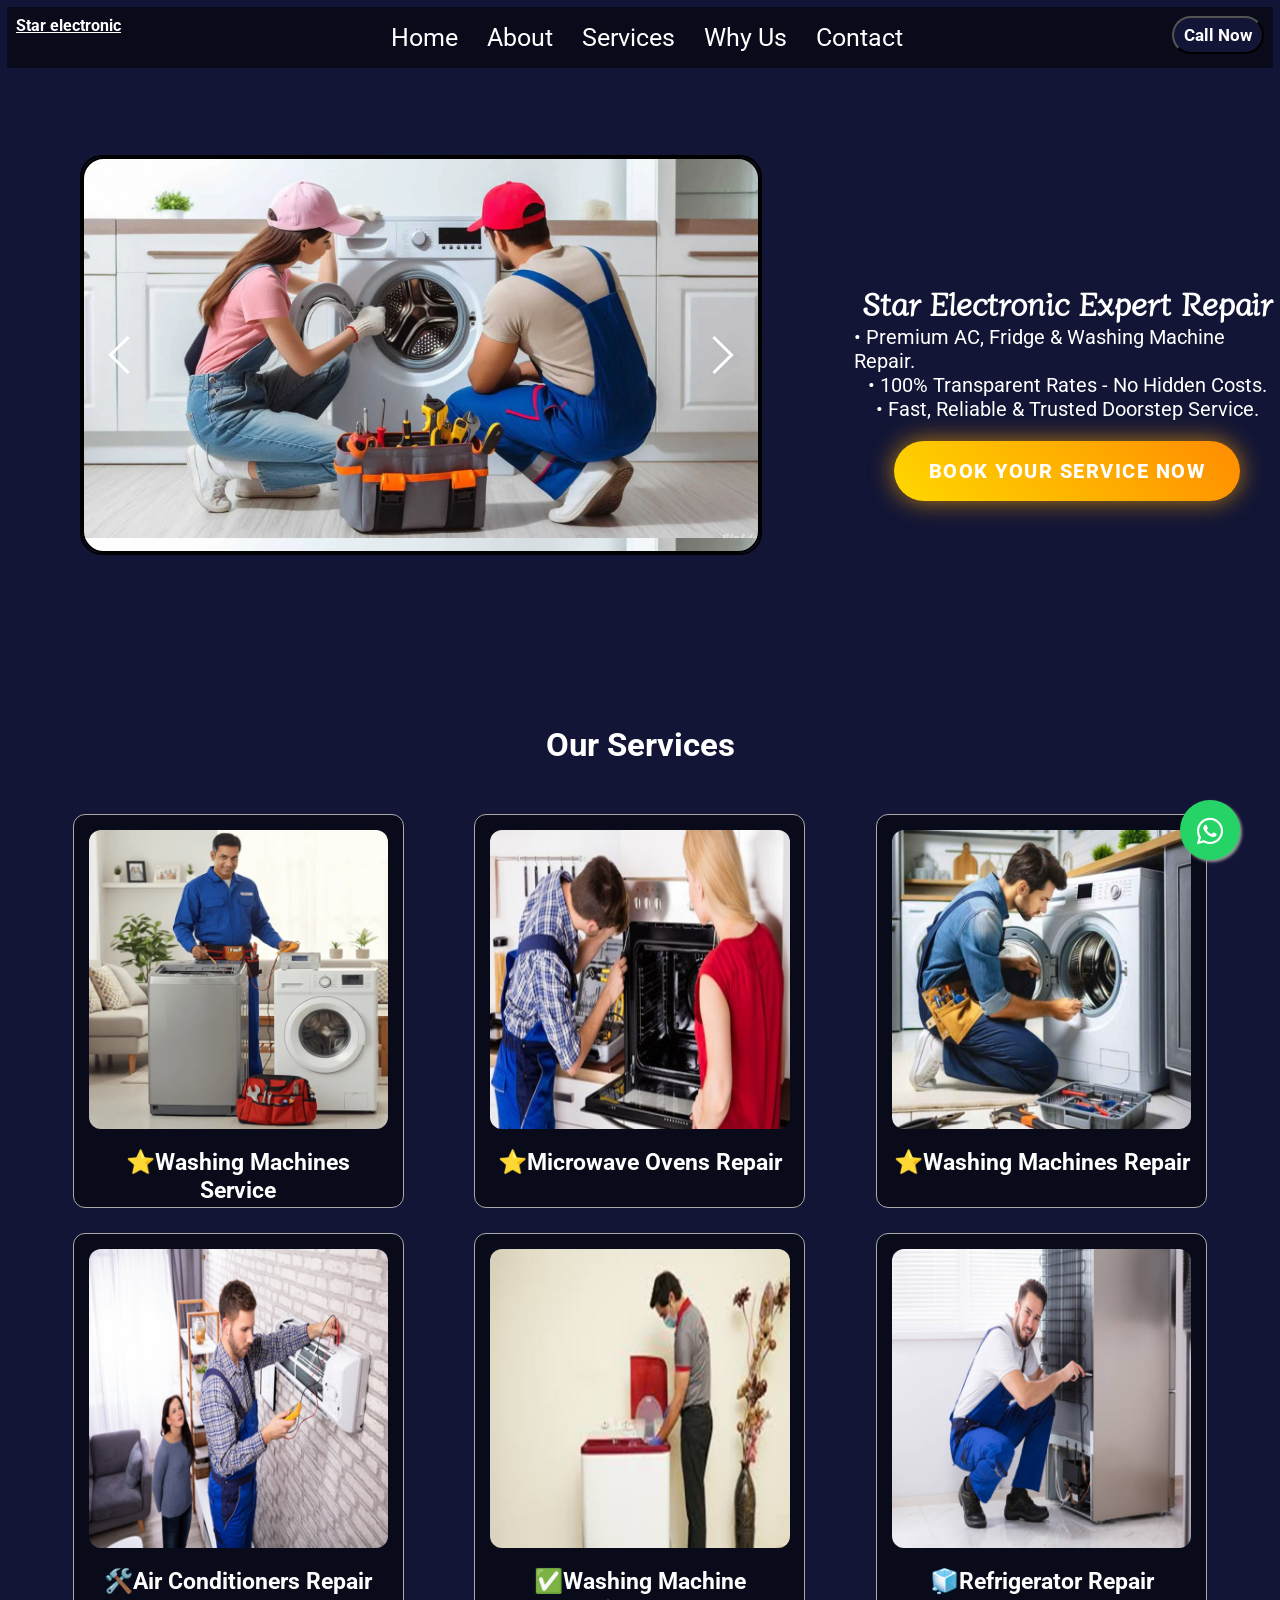
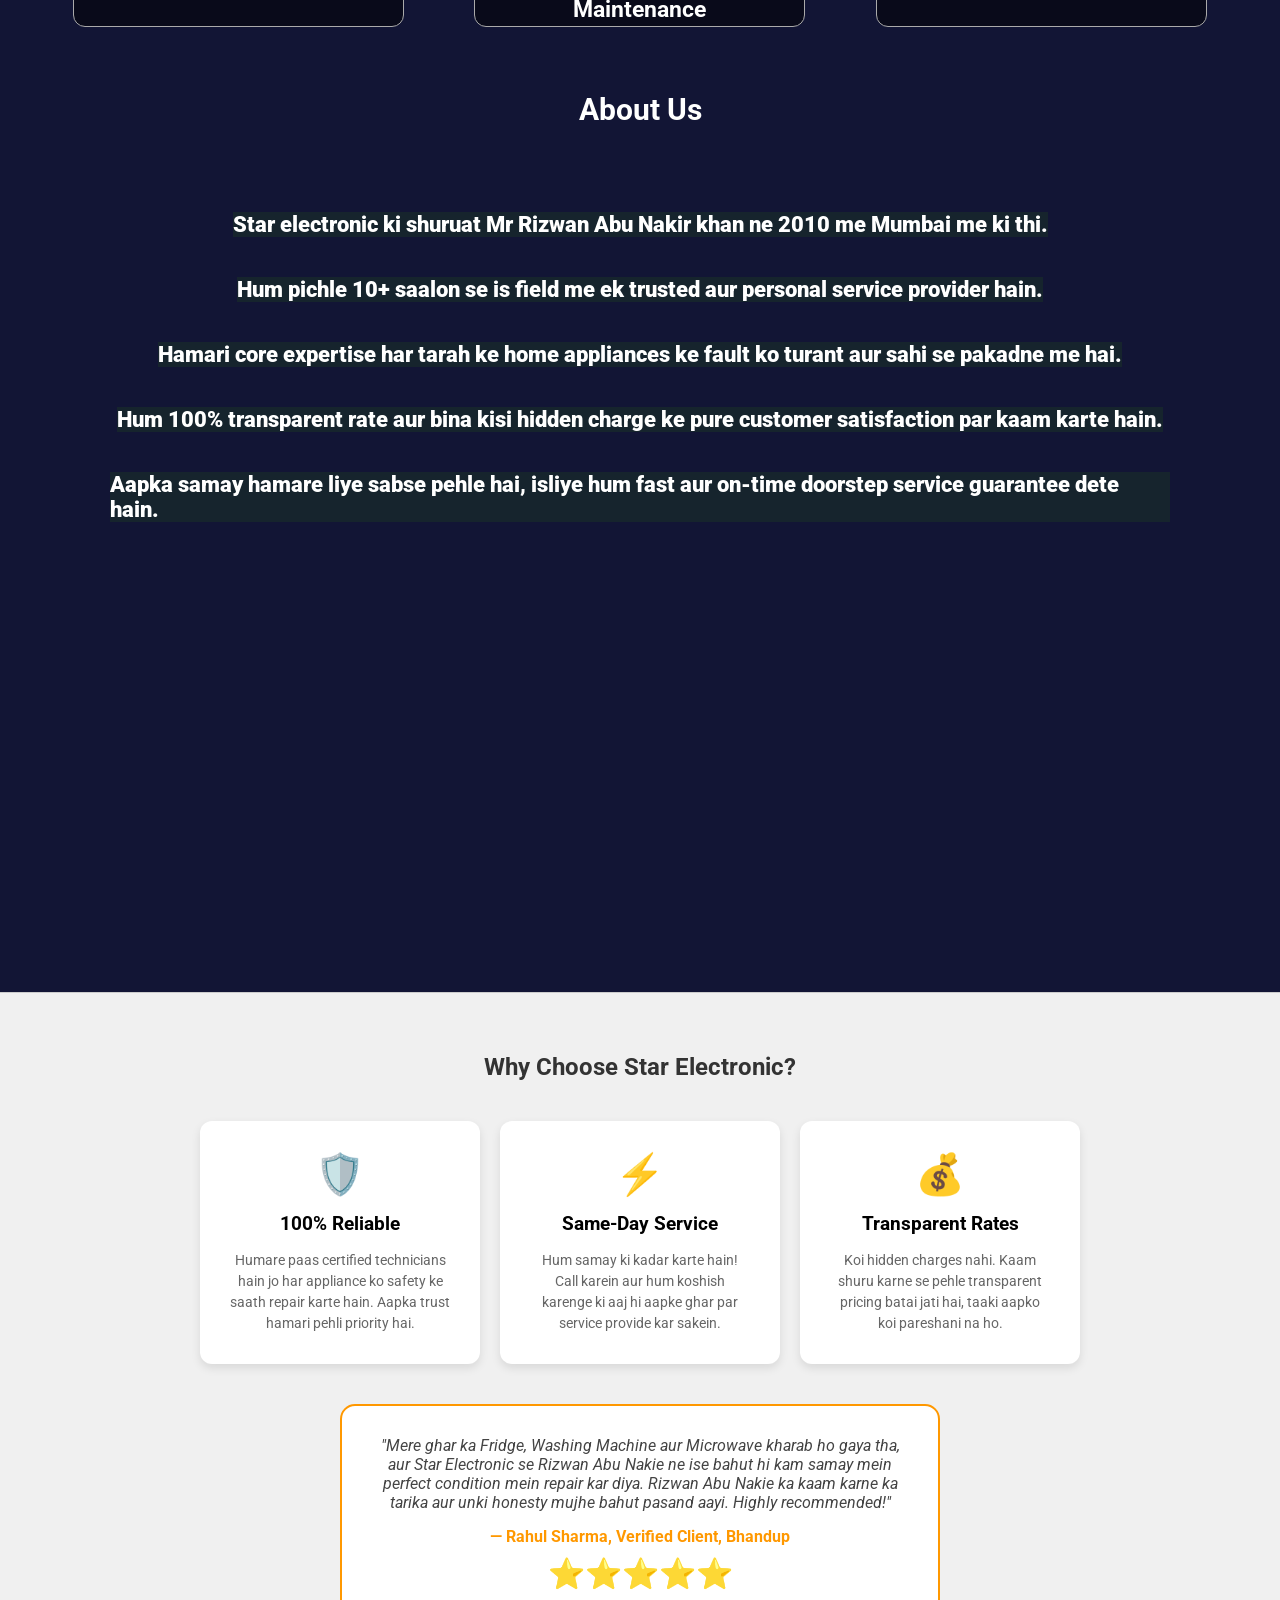
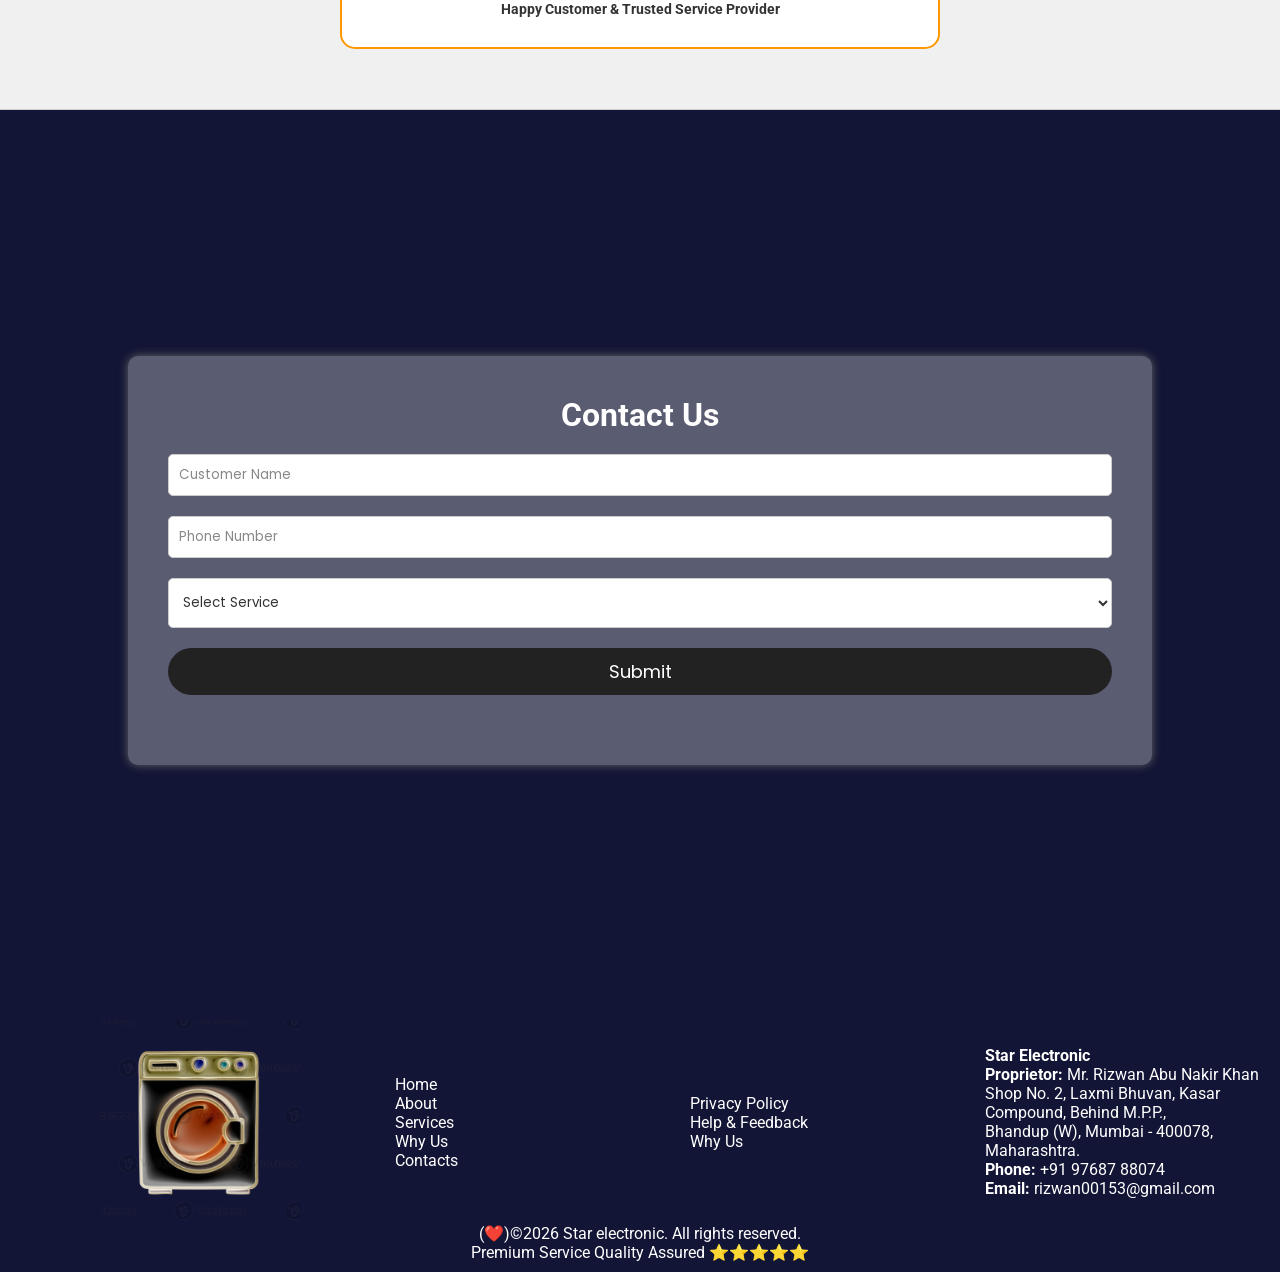
==== index.html @ d57e24f0 "Add files via upload" ====
<!DOCTYPE html>
<html lang="en">
<head>
    <meta charset="UTF-8">
    <meta name="viewport" content="width=device-width, initial-scale=1.0">
    <title>Star Electronic | Expert Appliance Repair in Bhandup Andheri</title>
 <!--   <meta name="og:title" content="Star electronic">
    <meta name="og:title" content="Star electronic | Home Appliances repair">  -->
    <meta name="description" content="Star Electronic: Professional Home Appliance Repair in Bhandup, Andheri, Powai & Chandivali. Expert in AC, Fridge, Washing Machine & Microwave repair">
	<meta name="keywords" content="Washing machine repair Bhandup, AC repair Andheri East, Appliance repair Powai, Hiranandani repair service, Chandivali fridge repair, Saki Naka AC service, MHADA home appliance repair, Star Electronic Mumbai">
    <link rel="stylesheet" href="style.css">
<!--    <link rel="canonical" href="htps://dg-services.vercel.app">  -->
    <link rel="stylesheet" href="https://cdnjs.cloudflare.com/ajax/libs/font-awesome/6.2.1/css/all.min.css" integrity="sha512-MV7K8+y+gLIBoVD59lQIYicR65iaqukzvf/nwasF0nqhPay5w/9lJmVM2hMDcnK1OnMGCdVK+iQrJ7lzPJQd1w==" crossorigin="anonymous" referrerpolicy="no-referrer" />
    <link href="https://fonts.googleapis.com/css2?family=Poppins:ital,wght@0,100;0,200;0,300;0,400;0,500;0,600;0,700;0,800;0,900;1,100;1,200;1,300;1,400;1,500;1,600;1,700;1,800;1,900&display=swap" rel="stylesheet">
    <link href="https://fonts.googleapis.com/css2?family=Inria+Sans:wght@700&family=Ubuntu:wght@300&display=swap" rel="stylesheet">
    <link href="https://fonts.googleapis.com/css2?family=Diphylleia&family=Inria+Sans:wght@700&family=Ubuntu:wght@300&display=swap" rel="stylesheet">
    <link rel="stylesheet" href="https://cdnjs.cloudflare.com/ajax/libs/font-awesome/4.7.0/css/font-awesome.min.css">
    <link rel="shortcut icon" href="./assets/circ-logo-dg-services.png" type="image/x-icon">
</head>
<body>
    <!-- <a href="https:/wa.me/+919768788074"  target="_blank" class="whatsapp_float"><i class="fa-brands fa-whatsapp whatsapp-icon"></i></a> -->
    <a href="https://api.whatsapp.com/send/?phone=%2B919768788074&text&type=phone_number&app_absent=0"  target="_blank" class="whatsapp_float"><i class="fa-brands fa-whatsapp whatsapp-icon"></i></a>

<div class="mobile-nav">

  <div class="mobile-top-nav" id="mobnav">
    <div class="nav-menu">
      <a href="#mobnav">
      <img src="./assets/menu.png" onclick="closeSideBar()" alt="Open Menu">
    </a>
    </div>

    <div class="close-menu">
      <img src="./assets/close.png" id="close-menu" onclick="closeSideBar()" alt="Close Menu">
    </div>
  </div>

  <ul>
    <li><a href="#home" onclick="closeSideBar()">Home</a></li>
    <li><a href="#about" onclick="closeSideBar()">About</a></li>
    <li><a href="#services" onclick="closeSideBar()">Services</a></li>
	<li><a href="#why-us" onclick="closeSideBar()">Why Us</a></li>
    <li><a href="#contact" onclick="closeSideBar()">Contact</a></li>
  </ul>

</div>

<div class="container-main">

<nav id="home">

    <div class="t1">
        <h4><a href="#">Star electronic</a></h4>
    </div>
    <div class="menu">
        <img src="./assets/menu.png" id="home-menu" onclick="showSideBar()" alt="">
    </div>

    <div class="t2">
        <ul>
            <li><a href="#home">Home</a></li>
            <li><a href="#about">About</a></li>
            <li><a href="#services">Services</a></li>
			<li><a href="#why-us">Why Us</a></li>
            <li><a href="#contact">Contact</a></li>
        </ul>
    </div>
    <div class="mt1">
        <a href="#contact" style="background: linear-gradient(45deg, #FFD700, #FFA500); color: #fff; padding: 8px 16px; border-radius: 20px; text-decoration: none; font-weight: bold; font-size: 14px; box-shadow: 0 4px 10px rgba(255, 165, 0, 0.4); border: 1px solid #FF8C00; display: inline-block;">Book Now</a>
    </div>

    <div class="t3">
        <button> <a href="tel:+919768788074"> Call Now</a></button>
    </div>
</nav>

<!-- hero -->

<div class="hero-section">
    <div class="carousel-wrapper">
        <span id="item-1"></span>
        <span id="item-2"></span>
        <span id="item-3"></span>
        <span id="item-4"></span>
        <span id="item-5"></span>
        <span id="item-6"></span>
        <span id="item-7"></span>
        <span id="item-8"></span>
        <span id="item-9"></span>
        <span id="item-10"></span>
    
        <div class="carousel-item item-1">
          <a href="#item-10" class="arrow-prev arrow"></a>
          <a href="#item-2" class="arrow-next arrow"></a>
        </div>
    
        <div class="carousel-item item-2">
          <a href="#item-1" class="arrow-prev arrow"></a>
          <a href="#item-3" class="arrow-next arrow"></a>
        </div>
    
        <div class="carousel-item item-3">
          <a href="#item-2" class="arrow-prev arrow"></a>
          <a href="#item-4" class="arrow-next arrow"></a>
        </div>
    
        <div class="carousel-item item-4">
          <a href="#item-3" class="arrow-prev arrow"></a>
          <a href="#item-5" class="arrow-next arrow"></a>
        </div>
    
        <div class="carousel-item item-5">
          <a href="#item-4" class="arrow-prev arrow"></a>
          <a href="#item-6" class="arrow-next arrow"></a>
        </div>
    
        <div class="carousel-item item-6">
          <a href="#item-5" class="arrow-prev arrow"></a>
          <a href="#item-7" class="arrow-next arrow"></a>
        </div>
    
        <div class="carousel-item item-7">
          <a href="#item-6" class="arrow-prev arrow"></a>
          <a href="#item-8" class="arrow-next arrow"></a>
        </div>
    
        <div class="carousel-item item-8">
          <a href="#item-7" class="arrow-prev arrow"></a>
          <a href="#item-9" class="arrow-next arrow"></a>
        </div>
    
        <div class="carousel-item item-9">
          <a href="#item-8" class="arrow-prev arrow"></a>
          <a href="#item-10" class="arrow-next arrow"></a>
        </div>
    
        <div class="carousel-item item-10">
          <a href="#item-9" class="arrow-prev arrow"></a>
          <a href="#item-1" class="arrow-next arrow"></a>
        </div>
    
    </div>
    <div class="aside-section">
        <h1>Star Electronic Expert Repair</h1>
        <p>• Premium AC, Fridge & Washing Machine Repair.</p>
	    <p>• 100% Transparent Rates - No Hidden Costs.</p>
        <p>• Fast, Reliable & Trusted Doorstep Service.</p>
        <a href="#contact">
        <button class="button-23" role="button" style="background: linear-gradient(45deg, #FFD700, #FF8C00); color: #fff; padding: 18px 35px; border: none; border-radius: 50px; font-weight: 800; font-size: 20px; cursor: pointer; box-shadow: 0 0 25px rgba(255, 165, 0, 0.7); text-transform: uppercase; letter-spacing: 1.5px; transition: 0.3s; outline: none;">Book Your Service Now</button>
        </a>
    </div>
</div>

<!-- services section -->

<section class="services" id="services">
  <h1 class="service-heading">Our Services</h1>
<div class="grid" style="color: black;">
  <div class="grid-item">
    <div class="photo">
      <a href="#contact">
      <img src="./assets/wm.jpg" alt="Washing Machine Repair Service in Mumbai" />
    </div>
    <div class="title">
      <h3>⭐Washing Machines Service</h3>
    </div>
    </a>
  </div>
  <div class="grid-item">
    <div class="photo">
      <a href="#contact">
      <img src="./assets/oven.jpg" alt="Microwave Oven Repair Expert" />
    </div>
    <div class="title">
      <h3>⭐Microwave Ovens Repair</h3>
    </div>
    </a>
  </div>
  <div class="grid-item">
    <div class="photo">
      <a href="#contact">
      <img src="./assets/tv.jpg" alt="Star Electronic Washing Machine Repair" />
    </div>
    <div class="title">
      <h3>⭐Washing Machines Repair</h3>
    </div>
    </a>
  </div>
  <div class="grid-item">
    <div class="photo">
      <a href="#contact">
      <img src="./assets/ac.jpg" alt="Professional Air Conditioner Repair Service" />
    </div>
    <div class="title">
      <h3>🛠️Air Conditioners Repair</h3>
    </div>
    </a>
  </div>
  <div class="grid-item">
    <div class="photo">
      <a href="#contact">
      <img src="./assets/wm1.jpg" alt="Reliable Washing Machine Repair and Maintenance" />
    </div>
    <div class="title">
      <h3>✅Washing Machine Maintenance </h3>
    </div>
    </a>
  </div>
  <div class="grid-item">
    <div class="photo">
      <a href="#contact">
      <img src="./assets/fridge.jpg" alt="Quick Refrigerator Repair Service at Home" />
    </div>
    <div class="title">
      <h3>🧊Refrigerator Repair</h3>
    </div>
    </a>
  </div>
</div>
</section>

<!-- About us -->

<section class="about" id="about">
  <div class="about-container">
    <div class="title">
      <h2>About Us</h2>
    </div>
    <div class="info-container">
    <h4>Star electronic ki shuruat Mr Rizwan Abu Nakir khan ne 2010 me Mumbai me ki thi.</h4>
    <h4>Hum pichle 10+ saalon se is field me ek trusted aur personal service provider hain.</h4>
    <h4>Hamari core expertise har tarah ke home appliances ke fault ko turant aur sahi se pakadne me hai.</h4>
    <h4>Hum 100% transparent rate aur bina kisi hidden charge ke pure customer satisfaction par kaam karte hain.</h4>
    <h4>Aapka samay hamare liye sabse pehle hai, isliye hum fast aur on-time doorstep service guarantee dete hain.</h4>
  </div>
</div>

</section>
<div class="star-container-fluid" id="why-us">
    <h2 style="color: #333 !important; margin-bottom: 40px;">Why Choose Star Electronic?</h2>
    
    <div class="star-grid">
        <div class="star-card">
            <div style="font-size: 40px;">🛡️</div>
            <h3 style="color: #000 !important; margin: 15px 0;">100% Reliable</h3>
            <p style="color: #666 !important; font-size: 14px; line-height: 1.5;">Humare paas certified technicians hain jo har appliance ko safety ke saath repair karte hain. Aapka trust hamari pehli priority hai.</p>
        </div>
        
        <div class="star-card">
            <div style="font-size: 40px;">⚡</div>
            <h3 style="color: #000 !important; margin: 15px 0;">Same-Day Service</h3>
            <p style="color: #666 !important; font-size: 14px; line-height: 1.5;">Hum samay ki kadar karte hain! Call karein aur hum koshish karenge ki aaj hi aapke ghar par service provide kar sakein.</p>
        </div>

        <div class="star-card">
            <div style="font-size: 40px;">💰</div>
            <h3 style="color: #000 !important; margin: 15px 0;">Transparent Rates</h3>
            <p style="color: #666 !important; font-size: 14px; line-height: 1.5;">Koi hidden charges nahi. Kaam shuru karne se pehle transparent pricing batai jati hai, taaki aapko koi pareshani na ho.</p>
        </div>
    </div>

    <div class="star-review-box" style="text-align: center;">
        <p style="color: #444 !important; font-style: italic; font-size: 16px; margin-bottom: 15px;">
            "Mere ghar ka Fridge, Washing Machine aur Microwave kharab ho gaya tha, aur Star Electronic se  Rizwan Abu Nakie ne ise bahut hi kam samay mein perfect condition mein repair kar diya. Rizwan Abu Nakie ka kaam karne ka tarika aur unki honesty mujhe bahut pasand aayi. Highly recommended!"
        </p>
        <p style="color: #ff9800 !important; font-weight: bold; margin-bottom: 10px;">— Rahul Sharma, Verified Client, Bhandup</p>
        
        <div style="font-size: 30px; margin: 10px 0; color: #ffc107;">
            ⭐⭐⭐⭐⭐
        </div>
        
        <p style="color: #333 !important; font-weight: bold; font-size: 14px; margin-top: 5px;">
            Happy Customer & Trusted Service Provider
        </p>
    </div>
</div>
<!-- Contact us  -->

<section class="contact" id="contact">
  <div class="contact-in">
    <div class="contact-form">
      <h2 style="color: #fff; margin-bottom: 20px; font-size: 32px;">Contact Us</h2> 
      <form id="contactForm" method="POST">
        <input type="hidden" name="access_key" value="e80a6051-b251-42ba-bcc1-08aca6d05732">

        <input type="text" name="name" placeholder="Customer Name" class="contact-form-txt" required />
        <input type="tel" name="phone" placeholder="Phone Number" class="contact-form-txt" required />

        <!-- Dropdown ka background fix kar diya hai -->
        <select name="service" class="contact-form-txt" style="height: 50px; cursor: pointer; background: transparent; color: #fff; border: 1px solid rgba(255,255,255,0.3);" required>
          <option value="" style="color: #000;">Select Service</option>
		  <option value="Front Load WM Repair" style="color: #000;">Front Load Washing Machine Repair</option>
    <option value="Top Load WM Repair" style="color: #000;">Top Load Washing Machine Repair</option>
    <option value="WM PCB Repair/Replacement" style="color: #000;">Washing Machine PCB Repair/Replacement</option>
    <option value="WM Motor Repair/Replacement" style="color: #000;">Washing Machine Motor Repair</option>
    <option value="WM Water Leakage Fix" style="color: #000;">Washing Machine Water Leakage Fix</option>
    <option value="WM Drain Pump Issue" style="color: #000;">Washing Machine Drain Pump Issue</option>
    <option value="WM Drum/Bearing Noise" style="color: #000;">Washing Machine Drum or Bearing Noise</option>
    <option value="WM Error Code Solving" style="color: #000;">Washing Machine Error Code Solution</option>
    <option value="Fully Automatic Repair" style="color: #000;">Fully Automatic Repair</option>
    <option value="Semi-Automatic Repair" style="color: #000;">Semi-Automatic Repair</option>
    <option value="Washing Machine Repair" style="color: #000;">Washing Machine Repair</option>
	<option value="Microwave Oven Repair" style="color: #000;">Microwave Oven Repair</option>
    <option value="Microwave Touch/Button Repair" style="color: #000;">Microwave Touch/Button Repair</option>
    <option value="Microwave Magnetron Replacement" style="color: #000;">Microwave Magnetron Replacement</option>
    <option value="Microwave Sparking Issue" style="color: #000;">Microwave Sparking Issue Fix</option>
    <option value="Microwave Heating Problem" style="color: #000;">Microwave Heating Problem</option>
    <option value="Microwave Door/Latch Repair" style="color: #000;">Microwave Door / Latch Repair</option>
    <option value="Microwave PCB/Mainboard Repair" style="color: #000;">Microwave PCB / Mainboard Repair</option>
    <option value="Microwave Turntable/Motor Repair" style="color: #000;">Microwave Turntable / Motor Repair</option>
    <option value="Microwave Deep Cleaning" style="color: #000;">Microwave Deep Cleaning / Service</option>
	<option value="AC Service" style="color: #000;">AC Service</option>
    <option value="AC Repair" style="color: #000;">AC Repair</option>
    <option value="New Flat AC Copper Piping" style="color: #000;">New Flat AC Copper Piping</option>
    <option value="AC Concealed Piping (In-Wall)" style="color: #000;">AC Concealed Piping (In-Wall)</option>
    <option value="AC Installation" style="color: #000;">AC Installation</option>
    <option value="AC Uninstallation" style="color: #000;">AC Uninstallation</option>
    <option value="Inverter AC Repair & Service" style="color: #000;">Inverter AC Repair & Service</option>
    <option value="AC Copper Piping / Leakage Fix" style="color: #000;">AC Copper Piping / Leakage Fix</option>
    <option value="Split AC Jet Cleaning" style="color: #000;">Split AC Jet Cleaning</option>
    <option value="Window AC Repair/Service" style="color: #000;">Window AC Repair/Service</option>
    <option value="AC Gas Charging" style="color: #000;">AC Gas Charging</option>
    <option value="Double Door Fridge Repair" style="color: #000;">Double Door Fridge Repair</option>
    <option value="Fridge Gas Charging" style="color: #000;">Fridge Gas Charging</option>
    <option value="Side-by-Side Refrigerator Repair" style="color: #000;">Side-by-Side Refrigerator Repair</option>
    <option value="Single Door Fridge Repair" style="color: #000;">Single Door Fridge Repair</option>
    <option value="Fridge Gas Refil" style="color: #000;">Fridge Gas Refil</option>
    <option value="Fridge Repair" style="color: #000;">Fridge Repair</option>
          <option value="Others" style="color: #000;">Others</option>
        </select>

        <button type="submit" class="contact-form-btn">Submit</button>
      </form>
      <div id="result" style="color: white; margin-top: 10px;"></div>
    </div>
  </div>
</section>

<!-- footer -->

<footer class="footer">
  <div class="main-footer">
    <div class="first"> <a href="#home"><img src="./assets/logo1.png" alt="Star Electronic"></a>
    </div>

    <div class="mid">
      <ul>
        <li><a href="#home">Home</a></li>
        <li><a href="#about">About</a></li>
        <li><a href="#services">Services</a></li>
		<li><a href="#why-us">Why Us</a></li>
        <li><a href="#contact">Contacts</a></li>
      </ul>
    </div>

    <div class="end">
      <ul>
        <li><a href="./assets/privacy-policy.html">Privacy Policy</a></li>
 <!--   <li><a href="./assets/privacy-policy.html">Terms & Conditions</a></li>   -->
        <li><a href="#contact">Help & Feedback</a></li>
        <li><a href="#why-us">Why Us</a></li>
      </ul>
    </div>
    <!--
    <div class="socials">
      <p>Socials</p>
      <!-- <a target="_blank" href="https:/wa.me/+919967513480"><img src="./assets/wp.png" alt="not working bro"></a> 
      <a target="_blank" href="https://api.whatsapp.com/send/?phone=%2B919967513480&text&type=phone_number&app_absent=0"><img src="./assets/wp.png" alt="not working bro"></a>
      <a target="_blank" href="https://www.facebook.com/dayanand.gupta.712"><img src="./assets/fb.png" alt=""></a>
      <a target="_blank" href="https://www.google.com/maps/place/DG+Services/@19.1722176,72.9625984,15z/data=!4m8!3m7!1s0x3be7b91b00219669:0x329f428091d93d62!8m2!3d19.1722176!4d72.9625984!9m1!1b1!16s%2Fg%2F11vfbj37dq?entry=ttu"><img src="./assets/map.png" alt=""></a>
      <a target="_blank" href="https://www.instagram.com/"><img src="./assets/insta.png" alt=""></a>
    </div>
	  -->
	<div class="footer-address">
    <p><strong>Star Electronic</strong></p>
    <p><strong>Proprietor:</strong> Mr. Rizwan Abu Nakir Khan</p>
    <p>Shop No. 2, Laxmi Bhuvan, Kasar Compound, Behind M.P.P.,</p>
    <p>Bhandup (W), Mumbai - 400078, Maharashtra.</p>
	 <p><strong>Phone:</strong> <a href="tel:+919768788074" style="color: #fff; text-decoration: none;">+91 97687 88074</a></p>  
	 <p><strong>Email:</strong> <a href="mailto:rizwan00153@gmail.com" style="color: #fff; text-decoration: none;">rizwan00153@gmail.com</a></p>
</div>
  </div>

  <div class="sub-footer">
    <p>(❤️)©2026 Star electronic. All rights reserved.</p>
    <p>Premium Service Quality Assured ⭐⭐⭐⭐⭐</p>
  </div>
</footer>
</div>
<script src="script.js"></script>
</body>
</html>
---- style.css ----
@import url('https://fonts.googleapis.com/css2?family=Roboto&display=swap');
* {
  margin: 0;
  padding: 0;
  box-sizing: border-box;
  font-family: 'Roboto', sans-serif;
  scroll-behavior: smooth;
  color: white!important;
}

body{
  background-color: #121535;
}

#home{
  background-color: #090A1A;
}

.whatsapp_float {
  position: fixed;
  width: 60px;
  height: 60px;
  bottom: 40px;
  right: 40px;
  background-color: #25d366;
  color: #fff;
  border-radius: 50px;
  text-align: center;
  font-size: 30px;
  box-shadow: 2px 2px 3px #999;
  z-index: 100;
}

.whatsapp-icon {
  margin-top: 16px;
}

/* for mobile */
@media screen and (max-width: 767px) {
  .whatsapp-icon {
    margin-top: 10px;
  }

  .whatsapp_float {
    width: 40px;
    height: 40px;
    bottom: 20px;
    right: 10px;
    font-size: 22px;
  }
}

/* desktop */
nav {
  display: flex;
  justify-content: space-between;
  margin: 7px;
  padding: 5px;
}

.t1,
.mt1,
.t2,
.t3 {
  margin: 4px;
}

.menu {
  display: none;
}

.t2 ul {
  display: flex;
  list-style-type: none;
  margin-top: 5px;
}

.t1 h1 a {
  text-decoration: none;
  font-size: 30px;
  color: black;
  font-family: 'Diphylleia', serif;
}

.mt1 h1 {
  font-size: 28px;
  font-weight: 900;
  font-family: 'Diphylleia', serif;
}

.t2 ul li a {
  text-decoration: none;
  font-size: 23px;
  padding: 3px;
  margin: 2px;
  color: black;
}

.t3 button {
  padding: 7px 10px;
  font-size: 17px;
  border-radius: 21px;
  background: #121535;
  color: white;
  font-weight: bold;
  cursor: pointer;
  transition: box-shadow .2s, -ms-transform .1s, -webkit-transform .1s, transform .1s;
}

.t3 button a{
  color: white;
  text-decoration: none;
}

.t3 button:focus-visible {
  box-shadow: #222222 0 0 0 2px, rgba(255, 255, 255, 0.8) 0 0 0 4px;
  transition: box-shadow .2s;
}

.t3 button:active {
  background-color: #25D366;
  color: black;
  border-color: #000000;
  transform: scale(.96);
}

.t3 button:disabled {
  cursor: not-allowed;
  opacity: 1;
}

.mt1 {
  display: none;
}

/* underline animation */

.t2 ul li a{
  font-size: 25px;
  text-decoration: none;
  display: inline-block;
  background: linear-gradient(white 0 0) 
      bottom left/
      var(--underline-width, 0%) 0.1em
      no-repeat;
  color: black;
  padding: 0 .5em 0.2em;
  transition: background-size 0.5s;
  }
  
  .t2 ul li a:hover{
      --underline-width: 100%;
  }

/* courousal  */

.carousel-wrapper {
  height: 400px;
  position: relative;
  /* width: 800px; */
  width: 700px;
  display: flex;
  margin: 80px;
  border: 2px solid black;
  border-radius: 22px;
  padding: 5px;
}

.carousel-item {
  position: absolute;
  top: 0;
  bottom: 0;
  left: 0;
  right: 0;
  padding: 25px 50px;
  opacity: 0;
  transition: all 0.8s ease-in-out;
}

.arrow {
  border: solid white;
  border-width: 0 3px 3px 0;
  display: inline-block;
  padding: 12px;
}

.arrow-prev {
  left: 30px;
  position: absolute;
  top: 50%;
  transform: translateY(-50%) rotate(135deg);

}

.arrow-next {
  right: 30px;
  position: absolute;
  top: 50%;
  transform: translateY(-50%) rotate(-45deg);
}

[id^="item"] {
  display: none;
}

.item-1 {
  z-index: 2;
  opacity: 1;
  background: url('./assets/home_assets/wm.jpg');
  background-size: contain;
  border-radius: 22px;
  border: 2px solid black;
}

.item-2 {
  background: url('./assets/home_assets/oven.webp');
  background-size: cover;
  border-radius: 22px;
  border: 2px solid black;
}

.item-3 {
  background: url('./assets/home_assets/fridge1.jpg');
  background-size: cover;
  border-radius: 22px;
  border: 2px solid black;
}

.item-4 {
  background: url('./assets/home_assets/tv.webp');
  background-size: contain;
  border-radius: 22px;
  border: 2px solid black;
}

.item-5 {
  background: url('./assets/home_assets/wm1.jpeg');
  background-size: cover;
  border-radius: 22px;
  border: 2px solid black;
}

.item-6 {
  background: url('./assets/home_assets/ac.jpg');
  background-size: contain;
  border-radius: 22px;
  border: 2px solid black;
}

.item-7 {
  background: url('./assets/home_assets/fridge.jpeg');
  background-size: cover;
  border-radius: 22px;
  border: 2px solid black;
}

.item-8 {
  background: url('./assets/home_assets/ac1.webp');
  background-size: cover;
  border-radius: 22px;
  border: 2px solid black;
}

.item-9 {
  background: url('./assets/home_assets/tv2.jpg');
  background-size: contain;
  border-radius: 22px;
  border: 2px solid black;
}

.item-10 {
  background: url('./assets/home_assets/ac.jpg');
  background-size: contain;
  border-radius: 22px;
  border: 2px solid black;
}

*:target~.item-1 {
  opacity: 0;
}

#item-1:target~.item-1 {
  opacity: 1;

}

#item-2:target~.item-2,
#item-3:target~.item-3 {
  z-index: 3;
  opacity: 1;
}

#item-3:target~.item-3,
#item-4:target~.item-4 {
  z-index: 3;
  opacity: 1;
}

#item-4:target~.item-4,
#item-5:target~.item-5 {
  z-index: 3;
  opacity: 1;
}

#item-5:target~.item-5,
#item-6:target~.item-6 {
  z-index: 3;
  opacity: 1;
}

#item-6:target~.item-6,
#item-7:target~.item-7 {
  z-index: 3;
  opacity: 1;
}

#item-7:target~.item-7,
#item-8:target~.item-8 {
  z-index: 3;
  opacity: 1;
}

#item-8:target~.item-8,
#item-9:target~.item-9 {
  z-index: 3;
  opacity: 1;
}

#item-9:target~.item-9,
#item-10:target~.item-10 {
  z-index: 3;
  opacity: 1;
}

#item-10:target~.item-10,
#item-1:target~.item-1 {
  z-index: 3;
  opacity: 1;
}

.hero-section {
  display: flex;
}

.hero-section p {
  font-size: 20px;
}

.aside-section {
  height: 70vh;
  display: flex;
  flex-direction: column;
  justify-content: center;
  align-items: center;
}

.aside-section h1{
  font-family: 'Diphylleia', serif;
}

.mobile-nav {
  display: none;
}

/* grid */

.services h1{
  padding-top: 20px;
}

.grid {
  display: grid;
  grid-template-columns: 1fr 1fr 1fr;
  gap: 25px;
  padding: 50px;
  margin: 0 auto;
  place-items: center;
  color: black;
}

.grid-item {
  background-color: #090A1A;
  text-decoration-style: none;
  border: 1px solid #aaa;
  padding: 15px;
  display: flex;
  height: 394px;
  width: 331px;
  flex-direction: column;
  border-radius: 12px;
  transition: transform 0.5s ease-in-out;
}

.grid-item a {
  text-decoration: none;
  color: inherit;
}

.grid-item:hover {
  cursor: pointer;
  transform: scale(1.05);
  transition: transform 0.5s ease-in-out;
}

.photo img {
  height: 18.7rem;
}

.grid-item img {
  border-radius: 12px;
}

.title {
  margin: 15px 0;
  font-size: 20px;
  font-weight: bolder;
  text-align: center;
  display: flex;
  justify-content: center;
}

section h1 {
  text-align: center;
  font-size: 33px;
}

/* about */

.about{
  position: relative;
  height: 100vh;
  color: white;
  z-index: 1;
}

.about::before{
  content: "";
  position: absolute;
  top: 0;
  right: 0;
  bottom: 0;
  left: 0;
  background: url('./assets/mum.jpg') center/cover no-repeat;
  z-index: -1;
}

.title h1{
  font-size: 40px;
  margin-top: 40px;
}

.info-container h4{
  background-color: #16242D;
}

.info-container{
  padding: 50px 90px;
  font-size: 22px;
  font-family: 'Inria Sans', sans-serif;
  font-family: 'Ubuntu', sans-serif;
  display: flex;
  justify-content: center;
  align-items: center;
  flex-direction: column;
  

}

.info-container h4{
  margin: 20px;
  font-weight: 900;
}

@media only screen and (max-width: 620px){
  .title h1{
    font-size: 30px;
  }

  .info-container{
    padding: 5px 10px;
    font-size: 15px;
    text-align: center;
}
}

/* contact */

.contact {
  width: 100%;
  height: 100vh;
  display: flex;
  align-items: center;
  justify-content: center;
  background: url('./assets/earth.jpg') center/cover no-repeat;
  font-family: "Poppins", sans-serif;
}

.contact-in {
  width: 80%;
  height: auto;
  display: flex;
  flex-wrap: wrap;
  padding: 10px;
  border-radius: 10px;
  background: rgba(255, 255, 255, 0.3);
  box-shadow: 0px 0px 10px 0px #666;
}

.contact-map {
  width: 100%;
  height: auto;
  flex: 50%;
}

.contact-map iframe {
  width: 100%;
  height: 100%;
}

.contact-form {
  width: 100%;
  height: auto;
  flex: 50%;
  padding: 30px;
  text-align: center;
}

.contact-form h1 {
  color: white;
  margin-bottom: 10px;
}

.contact-form-txt,
.contact-form-textarea,
.contact-form-btn {
  width: 100%;
  margin-bottom: 20px;
}

.contact-form-txt,
.contact-form-textarea {
  font-family: "Poppins", sans-serif;
  color: #000;
  border: 1px solid #3a3535;
  border-radius: 50px;
  outline: none;
  padding: 15px;
  background: rgba(255, 255, 255, 0.9);
}

.contact-form-textarea{
  border-radius: 15px;
  height: 130px;
}

.contact-form-txt::placeholder,
.contact-form-textarea::placeholder {
  color: #695555;
  
}

.contact-form-btn {
  border: none;
  outline: none;
  border-radius: 50px;
  background: #222222;
  color: #fff;
  font-family: "Poppins", sans-serif;
  padding: 10px 0;
  cursor: pointer;
  font-size: 18px;
}

/* footer */
.footer{
  display: flex;
  flex-direction: column;
}

.first img{
  height: 200px;
  width: auto;
  -webkit-filter: invert(1);
  filter: invert(1);
}

.main-footer{
  display: grid;
  grid-template-columns: 1fr 1fr 1fr 1fr;
  padding: 10px 0px 0px 100px;
  justify-content: center;
  align-items: center;
}

.mid ul li a , .end ul li a{
  text-decoration: none;
  color: black;
}

.mid ul li a:hover , .end ul li a:hover{
  text-decoration: underline;
}

.mid ul li , .end ul li{
  list-style-type: none;
}

.sub-footer{
  text-align: center;
  margin-bottom: 10px;
}

.sub-footer p a {
  color: green;
}

.socials{
  text-align: center; 
}

.socials a:first-of-type img {
  height: 39px;
}

.socials img{
  height: 40px;
}


@media only screen and (max-width: 620px) {
  .contact-in {
      display: flex;
      flex-direction: column;
  }

  .contact-map {
      width: 100%;
      height: auto;
      flex: 50%;
  }

  .main-footer{
    display: flex;
    flex-direction: column;
    padding: 10px 0px 0px 10px;

  }

  .mid ul , .end ul{
    display: flex;
    flex-direction: column;
    justify-content: center;
    align-items: center;
  }

  .first ,.mid ,.end{
    margin-bottom: 20px;
  }

  .socials{
    margin-bottom: 10px;
  }

  .sub-footer p{
    display: block;
  }
}

@media only screen and (max-width: 620px) {

  .t1 h1 {
    display: none;
  }

  nav {
    margin-top: 15px;
    align-items: center;
  }

  .t2 ul {
    display: none;
  }

  .t1,
  .mt1 {
    display: block;
  }

  .menu {
    display: block;
  }

  .t3 button {
    font-size: 18px;
    padding: 8px 11px;
  }

  .menu img {
    height: 30px;
    width: 30px;
    margin-top: 6px;
    margin-left: -15px;
  }
  


  .carousel-wrapper {
    margin: 50px auto;
    height: 270px;
    width: 400px;
  }

  .item-9 {
    background: url('./assets/home_assets/tv2.jpg');
    background-size: contain;
    border-radius: 22px;
    border: 2px solid black;
  }

  .item-3 {
    background: url('./assets/home_assets/fridge1.jpg');
    background-size: contain;
    border-radius: 22px;
    border: 2px solid black;
  }

  .hero-section {
    flex-direction: column;
  }

  .aside-section {
    margin: 10px;
    
  }

  .aside-section p {
    padding: 8px;
  }

  .aside-section h1 {
    margin-bottom: 15px;
    font-size: 30px;
    font-family: 'Diphylleia', serif!important;
  }

  .aside-section {
    height: 25vh;
    display: flex;
    flex-direction: column;
    justify-content: center;
    align-items: center;
    text-align: justify;
  }

  /* mobile navbar */

  .mobile-nav {
    display: none;
    height: 100vh;
    width: 100vw;
  }

  .mobile-nav ul {
    height: 70vh;
    display: flex;
    justify-content: center;
    align-items: center;
    flex-direction: column;
    list-style-type: none;
  }

  .mobile-nav ul li a {
    text-decoration: none;
    color: black;
    font-size: 30px;
    text-align: start;
    font-weight: 900;
  }

  .mobile-nav ul li {
    margin: 40px 0;
  }

  .nav-menu img {
    margin-top: 4px;
    margin: 20px;
    height: 30px;
    width: 30px;
    -webkit-filter: invert(1);
    filter: invert(1);
  }

  .menu img{
    -webkit-filter: invert(1);
    filter: invert(1);
  }

  .close-menu img {
    margin: 25px;
    height: 23px;
    filter: invert(1);
  }

  .mobile-top-nav {
    display: flex;
    margin-top: 11px;
    justify-content: space-between;
  }

  .photo img {
    height: 18.4rem;
  }

  .title {
    margin: 12px 0;
    font-size: 20px;
    font-weight: bolder;
    text-align: center;
  }

  .services h1 {
    text-align: center;
    font-size: 33px;
    margin-top: 30px;
  }

  .grid {
    grid-template-columns: 1fr;
  }

}

@media only screen and (max-width: 425px){
  .services h1{
    margin-top: 60px;
  }
}

/* appointment button */

.aside-section button {
  margin-top: 20px;
}

.button-23 {
  background-color: #090A1A;
  border: 1px solid #222222;
  border-radius: 8px;
  padding: 10px;
  font-size: 20px;
  font-weight: 600;
  color: #222222;
  cursor: pointer;
  transition: box-shadow .2s, -ms-transform .1s, -webkit-transform .1s, transform .1s;

}

.button-23:focus-visible {
  box-shadow: #222222 0 0 0 2px, rgba(255, 255, 255, 0.8) 0 0 0 4px;
  transition: box-shadow .2s;
}

.button-23:active {
  background-color: #F7F7F7;
  border-color: #000000;
  transform: scale(.96);
}

.button-23:disabled {
  border-color: #DDDDDD;
  color: #DDDDDD;
  cursor: not-allowed;
  opacity: 1;
}

.button-23:hover {
  background-color: #25D366;
    color: white;
}



@media only screen and (max-width: 370px) {

  .mt1 h1 {
    font-size: 25px;
    font-weight: 900;
  }

  .t3 button {
    font-size: 15px;
  }

  .carousel-wrapper {
    margin: 50px auto;
    height: 210px;
    width: 350px;
    margin-top: 10px;
  }

  .aside-section h1 {
    font-size: 26px;
    margin-top: -50px;
  }

  .aside-section p {
    font-size: 18px;
  }

  .photo img {
    height: 237px;
    width: 237px;
  }

  .mobile-nav ul li a {
    font-size: 28px;
  }

  .mobile-nav ul li {
    margin: 30px 0;
  }

  .grid-item {
    height: 309px;
    width: 270px;
  }

  .aside-section h1 {
    margin-top: 30px;
  }

  .services h1 {
    margin-top: 80px;
  }

  .contact{
    /* margin-top: px; */
    background: url('./assets/earth-mob.jpg') center/cover no-repeat;
    height: 130vh;
  }

  .contact-form{
    padding: 10px;
  }

  .contact-form-txt,
  .contact-form-textarea{
    padding: 10px;
  }

  .about{
    /* margin-bottom: 10px; */
    height: 107vh;
  }
}
/* Footer responsive fix for mobile */
@media (max-width: 768px) {
    .main-footer {
        display: flex;
        flex-direction: column;
        align-items: center;
        text-align: center;
    }

    .main-footer .first, 
    .main-footer .mid, 
    .main-footer .end, 
    .main-footer .footer-address {
        margin-bottom: 20px;
        width: 100%;
    }

    .main-footer ul {
        padding: 0;
        list-style: none;
    }
}
/* Contact form inputs ke liye styling */
.contact-form-txt, 
.contact-form-textarea {
    color: #333 !important;      /* Text ka color dark grey/black */
    background-color: #ffffff !important; /* Background white */
    border: 1px solid #ccc;      /* Border dikhne ke liye */
}

/* Placeholder text ka color */
.contact-form-txt::placeholder, 
.contact-form-textarea::placeholder {
    color: #888 !important;      /* Placeholder ka color thoda light */
}
/* Input aur Select field ko solid background dein taaki dikhe */
.contact-form-txt, select {
    background: #ffffff !important; /* Yahan solid white background diya hai */
    color: #333333 !important;      /* Text ka color dark rakha hai taaki padh sakein */
    border: 1px solid #ccc !important;
    padding: 10px;
    border-radius: 5px;             /* Thoda rounded corners ke liye */
}

/* Placeholder ka color thoda light rakhein */
.contact-form-txt::placeholder {
    color: #888 !important;
}

/* Dropdown options ka color */
select option {
    color: #000 !important;
    background: #fff !important;
}
/* Star Electronic Professional Section */
.star-container-fluid {
    width: 100%;
    padding: 60px 20px;
    background-color: #f0f0f0 !important; /* Halka Grey Background */
    text-align: center;
    border-top: 1px solid #ccc;
    border-bottom: 1px solid #ccc;
}

.star-grid {
    display: flex;
    justify-content: center;
    gap: 20px;
    flex-wrap: wrap;
    max-width: 1000px;
    margin: 0 auto;
}

.star-card {
    background: #ffffff !important;
    padding: 30px;
    border-radius: 12px;
    box-shadow: 0 4px 10px rgba(0,0,0,0.1);
    width: 280px;
    text-align: center;
}

.star-review-box {
    margin-top: 40px;
    padding: 30px;
    background: #ffffff !important;
    border: 2px solid #ff9800 !important;
    border-radius: 15px;
    max-width: 600px;
    margin-left: auto;
    margin-right: auto;
}
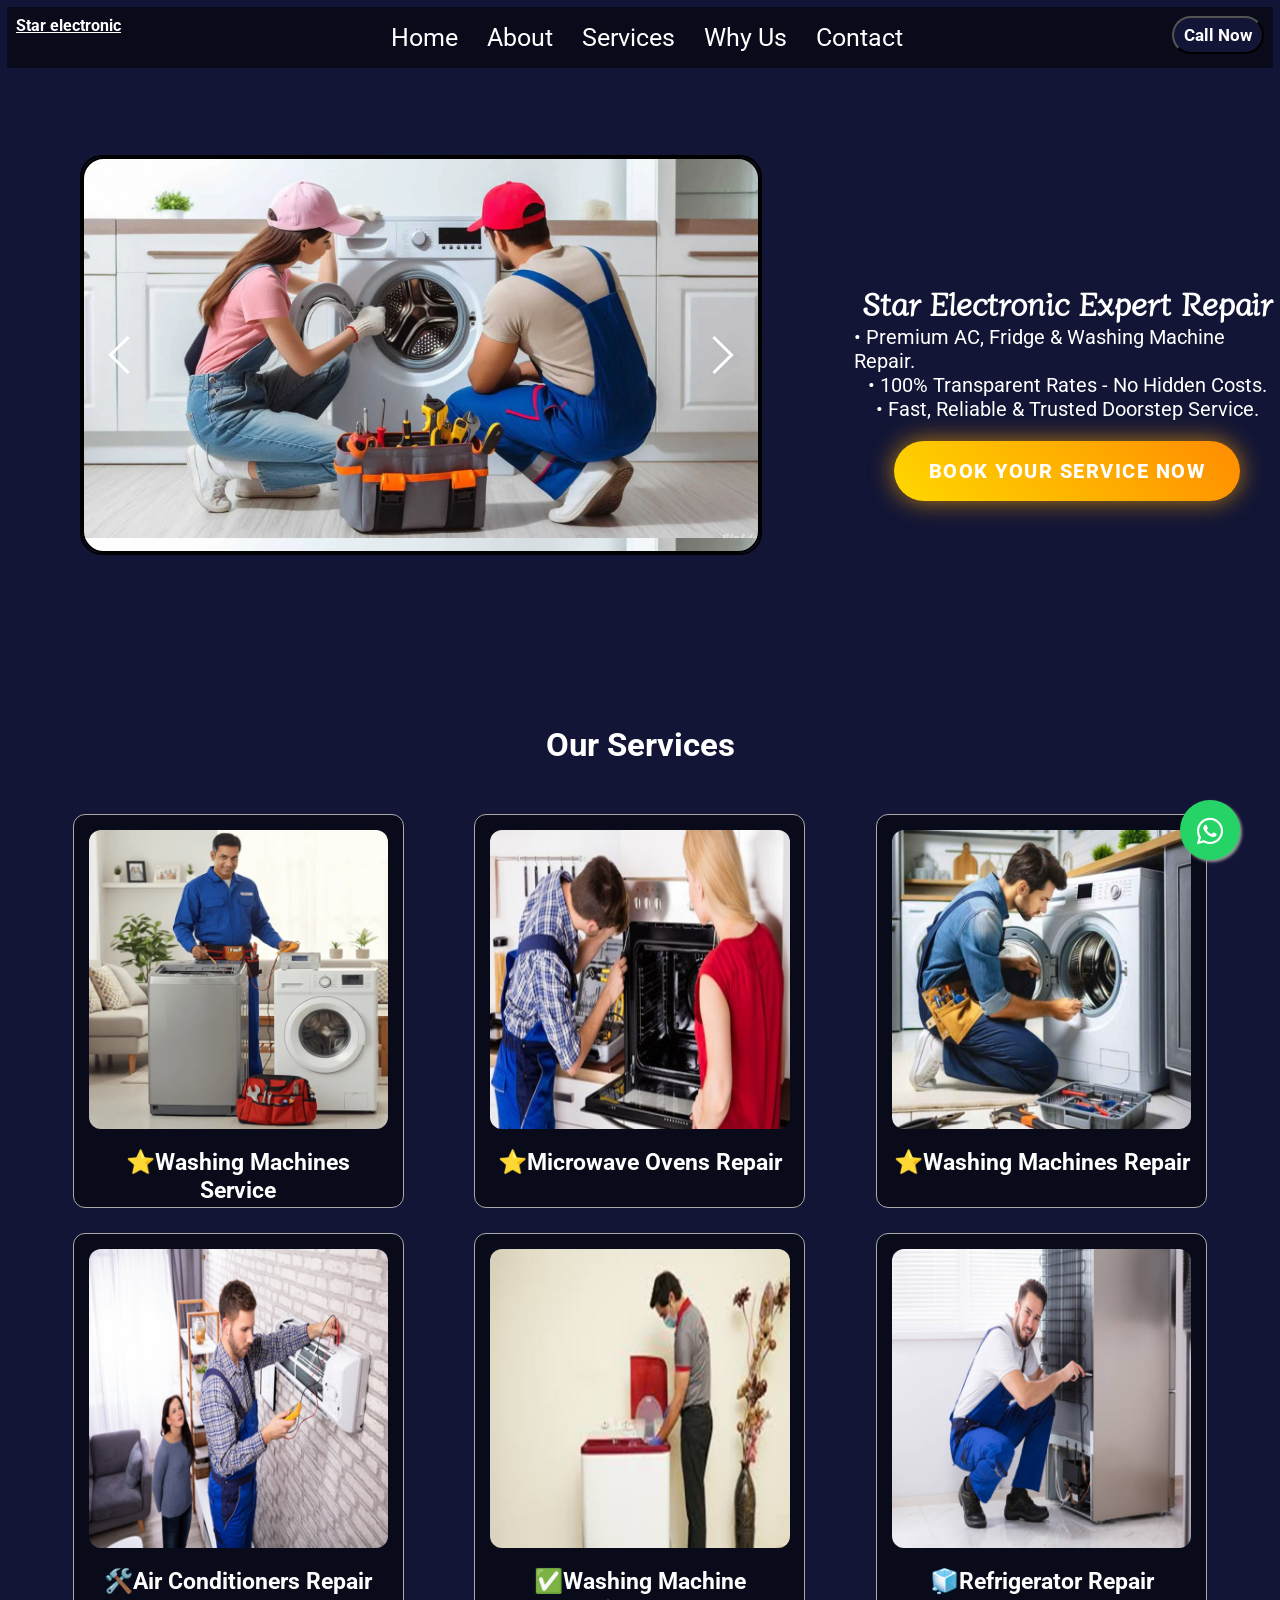
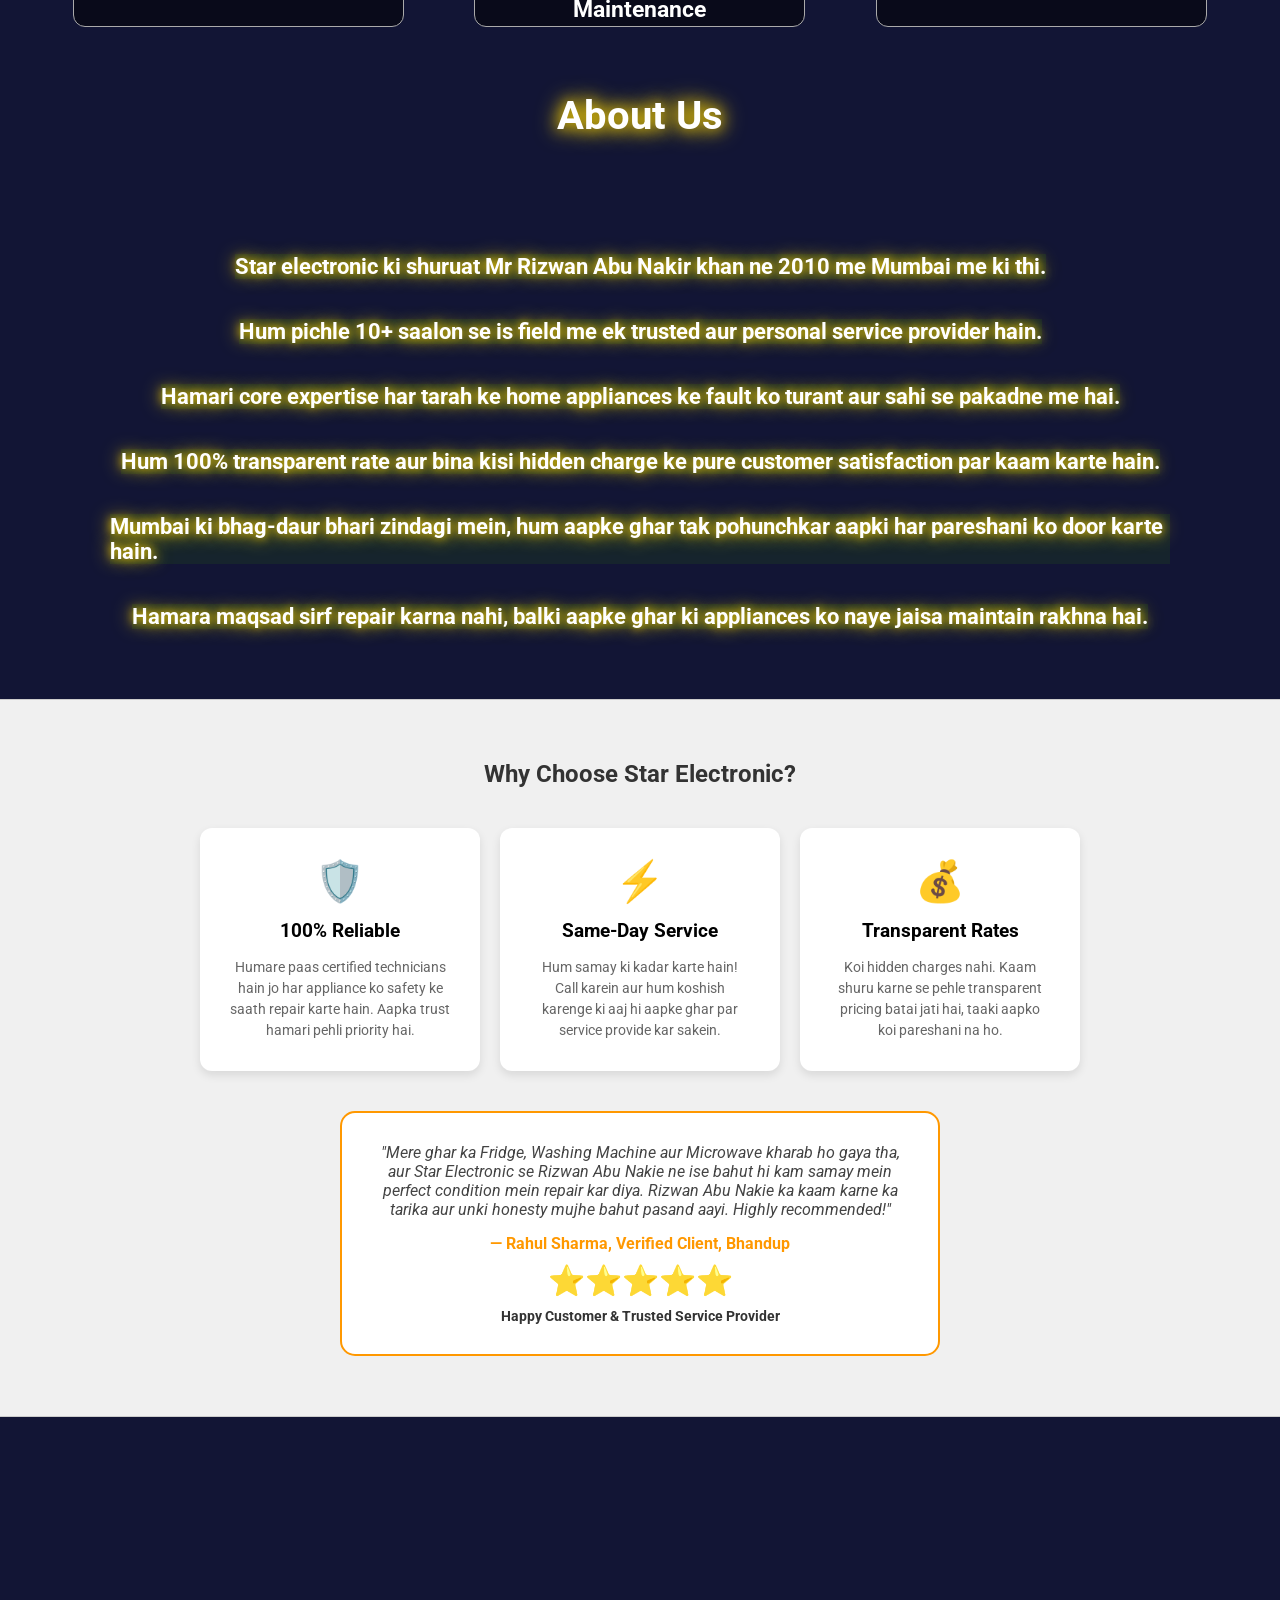
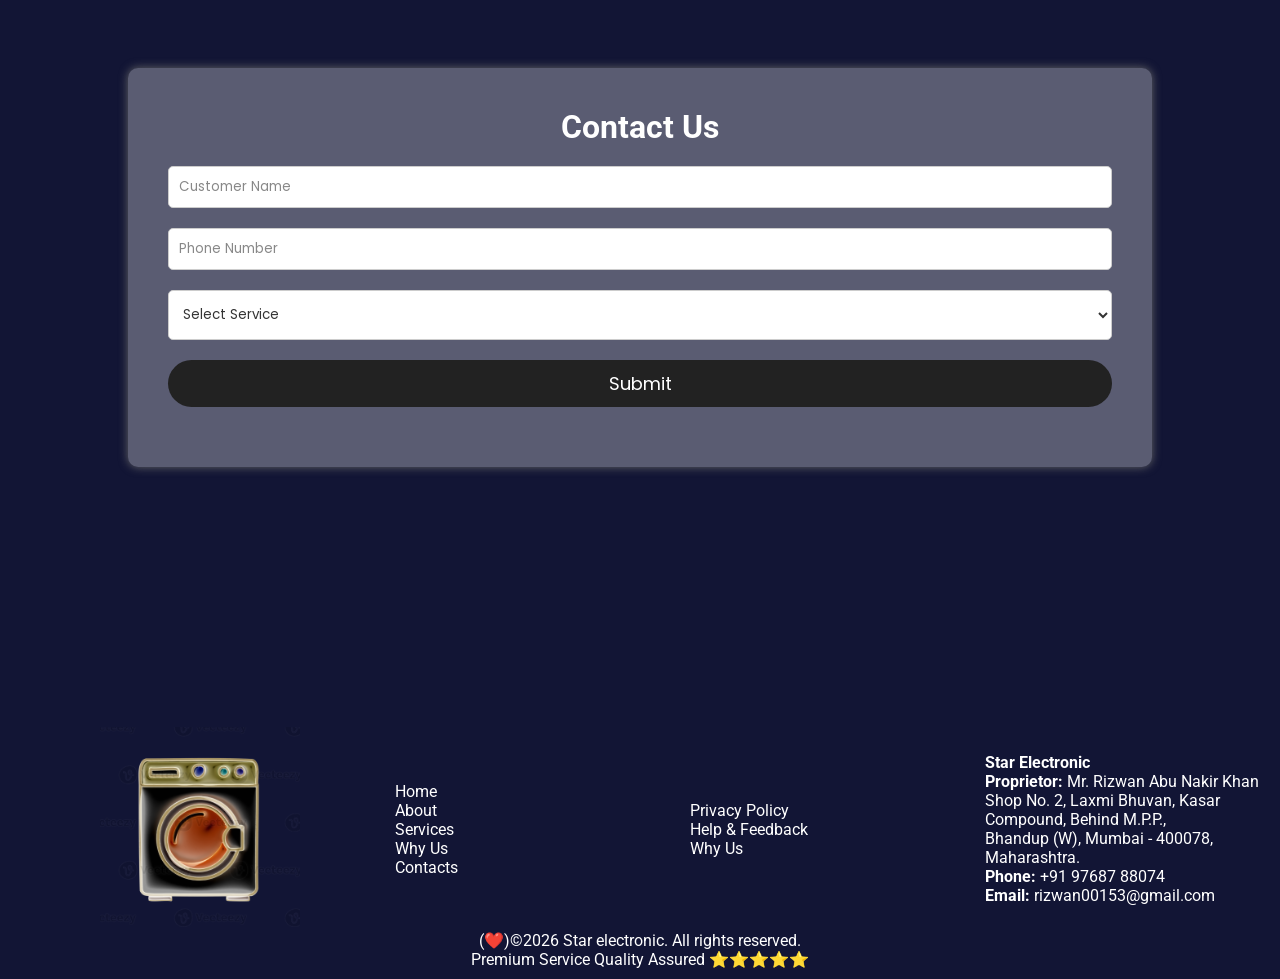
==== commit 7f50c477: "Add files via upload" ====
--- a/index.html
+++ b/index.html
@@ -224,18 +224,18 @@
 <section class="about" id="about">
   <div class="about-container">
     <div class="title">
-      <h2>About Us</h2>
+      <h2 style="color: #FFD700; text-shadow: 0 0 15px #FFD700, 0 0 25px #FFD700; font-size: 40px; text-align: center; margin-bottom: 30px;">About Us</h2>
     </div>
     <div class="info-container">
-    <h4>Star electronic ki shuruat Mr Rizwan Abu Nakir khan ne 2010 me Mumbai me ki thi.</h4>
-    <h4>Hum pichle 10+ saalon se is field me ek trusted aur personal service provider hain.</h4>
-    <h4>Hamari core expertise har tarah ke home appliances ke fault ko turant aur sahi se pakadne me hai.</h4>
-    <h4>Hum 100% transparent rate aur bina kisi hidden charge ke pure customer satisfaction par kaam karte hain.</h4>
-    <h4>Aapka samay hamare liye sabse pehle hai, isliye hum fast aur on-time doorstep service guarantee dete hain.</h4>
-  </div>
-</div>
-
-</section>
+      <h4 style="color: #FFD700; text-shadow: 0 0 10px #FFD700, 0 0 20px #FFD700; font-weight: bold; margin-bottom: 20px;">Star electronic ki shuruat Mr Rizwan Abu Nakir khan ne 2010 me Mumbai me ki thi.</h4>
+      <h4 style="color: #FFD700; text-shadow: 0 0 10px #FFD700, 0 0 20px #FFD700; font-weight: bold; margin-bottom: 20px;">Hum pichle 10+ saalon se is field me ek trusted aur personal service provider hain.</h4>
+      <h4 style="color: #FFD700; text-shadow: 0 0 10px #FFD700, 0 0 20px #FFD700; font-weight: bold; margin-bottom: 20px;">Hamari core expertise har tarah ke home appliances ke fault ko turant aur sahi se pakadne me hai.</h4>
+      <h4 style="color: #FFD700; text-shadow: 0 0 10px #FFD700, 0 0 20px #FFD700; font-weight: bold; margin-bottom: 20px;">Hum 100% transparent rate aur bina kisi hidden charge ke pure customer satisfaction par kaam karte hain.</h4>
+      <h4 style="color: #FFD700; text-shadow: 0 0 10px #FFD700, 0 0 20px #FFD700; font-weight: bold; margin-bottom: 20px;">Mumbai ki bhag-daur bhari zindagi mein, hum aapke ghar tak pohunchkar aapki har pareshani ko door karte hain.</h4>
+      <h4 style="color: #FFD700; text-shadow: 0 0 10px #FFD700, 0 0 20px #FFD700; font-weight: bold; margin-bottom: 20px;">Hamara maqsad sirf repair karna nahi, balki aapke ghar ki appliances ko naye jaisa maintain rakhna hai.</h4>
+    </div>
+  </div>
+
 <div class="star-container-fluid" id="why-us">
     <h2 style="color: #333 !important; margin-bottom: 40px;">Why Choose Star Electronic?</h2>
     
@@ -274,19 +274,70 @@
         </p>
     </div>
 </div>
+
 <!-- Contact us  -->
+
+<script>
+// 1. Mobile Menu Functions
+    function showSideBar() {
+      document.querySelector('.mobile-nav').style.display = "block";
+      document.querySelector('.container-main').style.display = "none";
+    }
+
+    function closeSideBar() {
+      document.querySelector('.mobile-nav').style.display = "none";
+      document.querySelector('.container-main').style.display = "block";
+    }
+document.addEventListener("DOMContentLoaded", function() {
+    const form = document.getElementById('contactForm');
+    const submitBtn = form.querySelector('button[type="submit"]');
+
+    form.addEventListener('submit', async (e) => {
+        e.preventDefault(); 
+        
+        // Form ka sara data apne aap utha lega (HTML wale input field se)
+        const formData = new FormData(form);
+
+        const originalText = submitBtn.textContent;
+        submitBtn.textContent = "Sending...";
+        submitBtn.disabled = true;
+
+        try {
+            const response = await fetch("https://api.web3forms.com/submit", {
+                method: "POST",
+                body: formData
+            });
+
+            const data = await response.json();
+
+            if (data.success) {
+                // Form submit hote hi thankyou.html par redirect hoga
+                window.location.href = "thankyou.html";
+            } else {
+                alert("Error: " + data.message);
+                submitBtn.textContent = originalText;
+                submitBtn.disabled = false;
+            }
+        } catch (error) {
+            alert("Something went wrong. Please try again.");
+            submitBtn.textContent = originalText;
+            submitBtn.disabled = false;
+        }
+    });
+});
+</script>
 
 <section class="contact" id="contact">
   <div class="contact-in">
     <div class="contact-form">
       <h2 style="color: #fff; margin-bottom: 20px; font-size: 32px;">Contact Us</h2> 
-      <form id="contactForm" method="POST">
+      
+      <form id="contactForm" method="POST">  
         <input type="hidden" name="access_key" value="e80a6051-b251-42ba-bcc1-08aca6d05732">
 
         <input type="text" name="name" placeholder="Customer Name" class="contact-form-txt" required />
         <input type="tel" name="phone" placeholder="Phone Number" class="contact-form-txt" required />
 
-        <!-- Dropdown ka background fix kar diya hai -->
         <select name="service" class="contact-form-txt" style="height: 50px; cursor: pointer; background: transparent; color: #fff; border: 1px solid rgba(255,255,255,0.3);" required>
           <option value="" style="color: #000;">Select Service</option>
 		  <option value="Front Load WM Repair" style="color: #000;">Front Load Washing Machine Repair</option>
@@ -300,7 +351,7 @@
     <option value="Fully Automatic Repair" style="color: #000;">Fully Automatic Repair</option>
     <option value="Semi-Automatic Repair" style="color: #000;">Semi-Automatic Repair</option>
     <option value="Washing Machine Repair" style="color: #000;">Washing Machine Repair</option>
-	<option value="Microwave Oven Repair" style="color: #000;">Microwave Oven Repair</option>
+    <option value="Microwave Oven Repair" style="color: #000;">Microwave Oven Repair</option>
     <option value="Microwave Touch/Button Repair" style="color: #000;">Microwave Touch/Button Repair</option>
     <option value="Microwave Magnetron Replacement" style="color: #000;">Microwave Magnetron Replacement</option>
     <option value="Microwave Sparking Issue" style="color: #000;">Microwave Sparking Issue Fix</option>
@@ -309,7 +360,7 @@
     <option value="Microwave PCB/Mainboard Repair" style="color: #000;">Microwave PCB / Mainboard Repair</option>
     <option value="Microwave Turntable/Motor Repair" style="color: #000;">Microwave Turntable / Motor Repair</option>
     <option value="Microwave Deep Cleaning" style="color: #000;">Microwave Deep Cleaning / Service</option>
-	<option value="AC Service" style="color: #000;">AC Service</option>
+    <option value="AC Service" style="color: #000;">AC Service</option>
     <option value="AC Repair" style="color: #000;">AC Repair</option>
     <option value="New Flat AC Copper Piping" style="color: #000;">New Flat AC Copper Piping</option>
     <option value="AC Concealed Piping (In-Wall)" style="color: #000;">AC Concealed Piping (In-Wall)</option>
@@ -326,16 +377,14 @@
     <option value="Single Door Fridge Repair" style="color: #000;">Single Door Fridge Repair</option>
     <option value="Fridge Gas Refil" style="color: #000;">Fridge Gas Refil</option>
     <option value="Fridge Repair" style="color: #000;">Fridge Repair</option>
-          <option value="Others" style="color: #000;">Others</option>
+    <option value="Others" style="color: #000;">Others</option>
         </select>
 
         <button type="submit" class="contact-form-btn">Submit</button>
       </form>
-      <div id="result" style="color: white; margin-top: 10px;"></div>
     </div>
   </div>
 </section>
-
 <!-- footer -->
 
 <footer class="footer">
@@ -387,6 +436,5 @@
   </div>
 </footer>
 </div>
-<script src="script.js"></script>
 </body>
 </html>
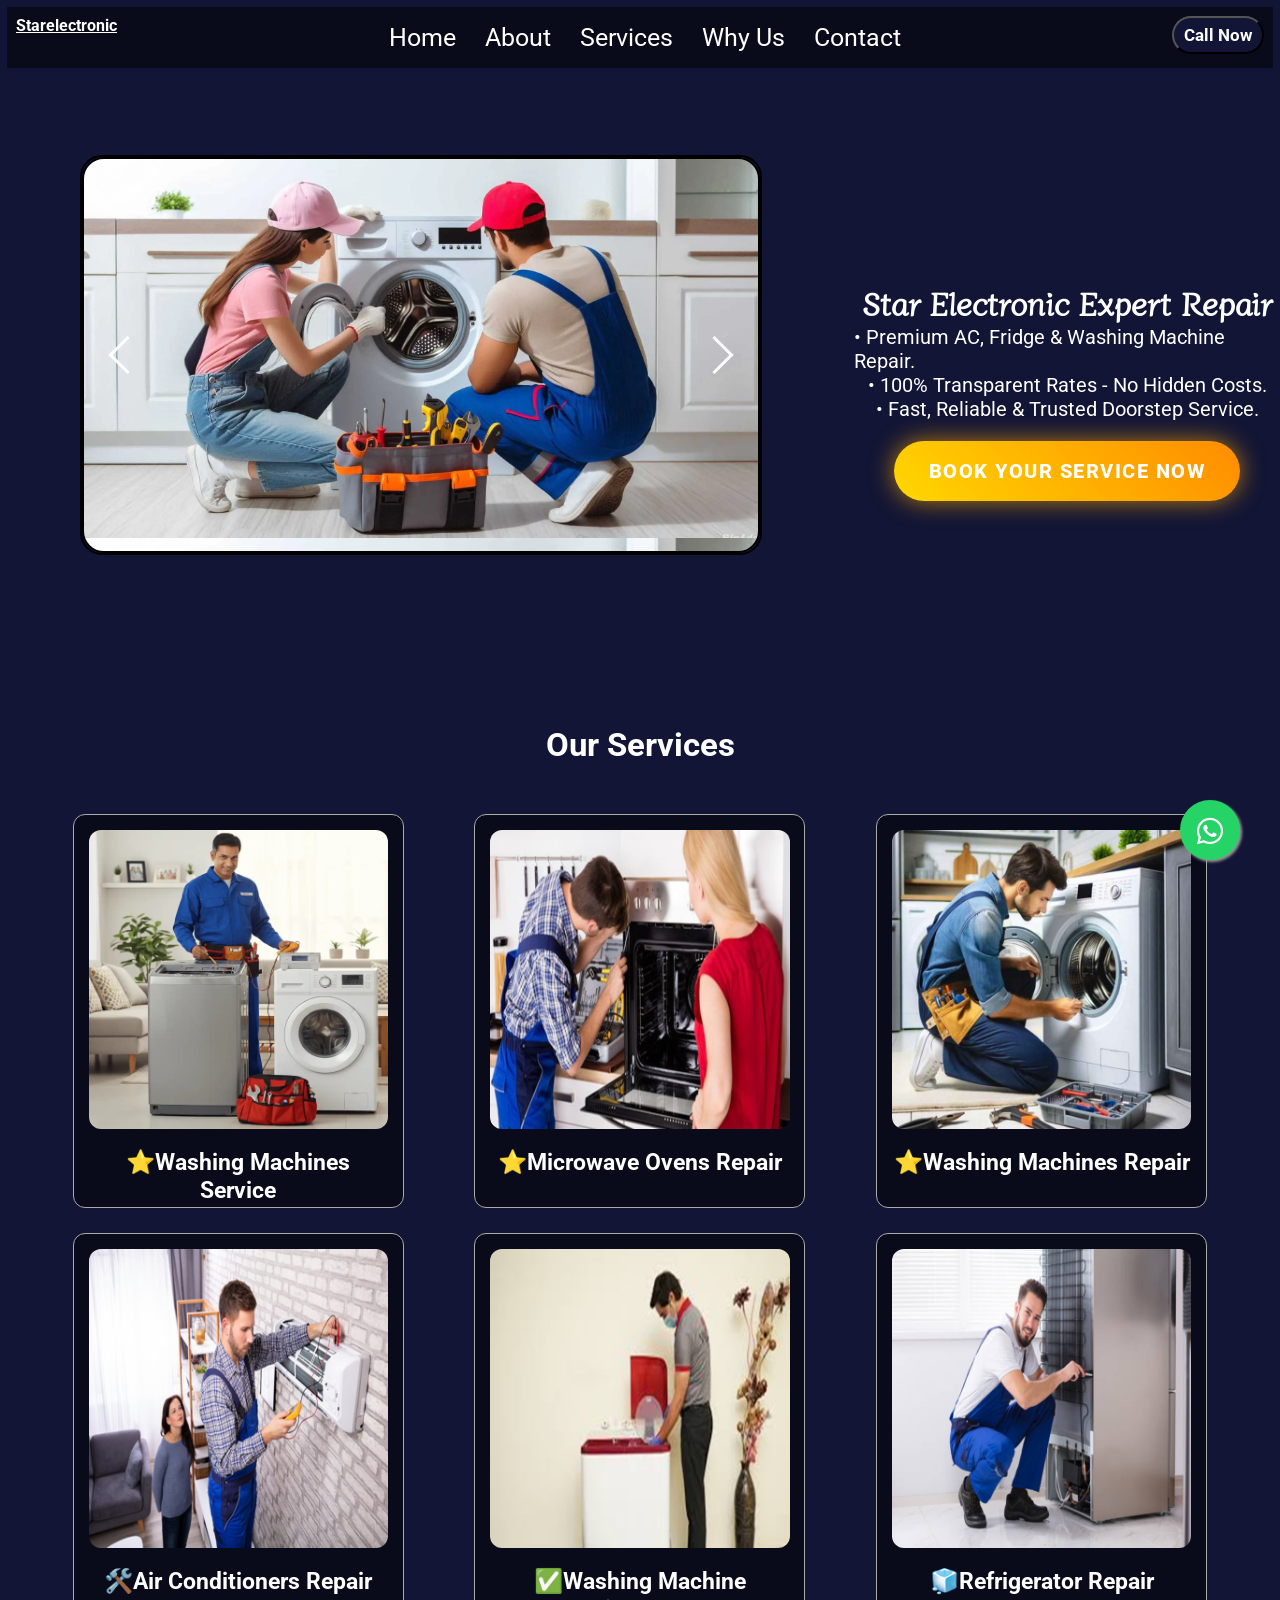
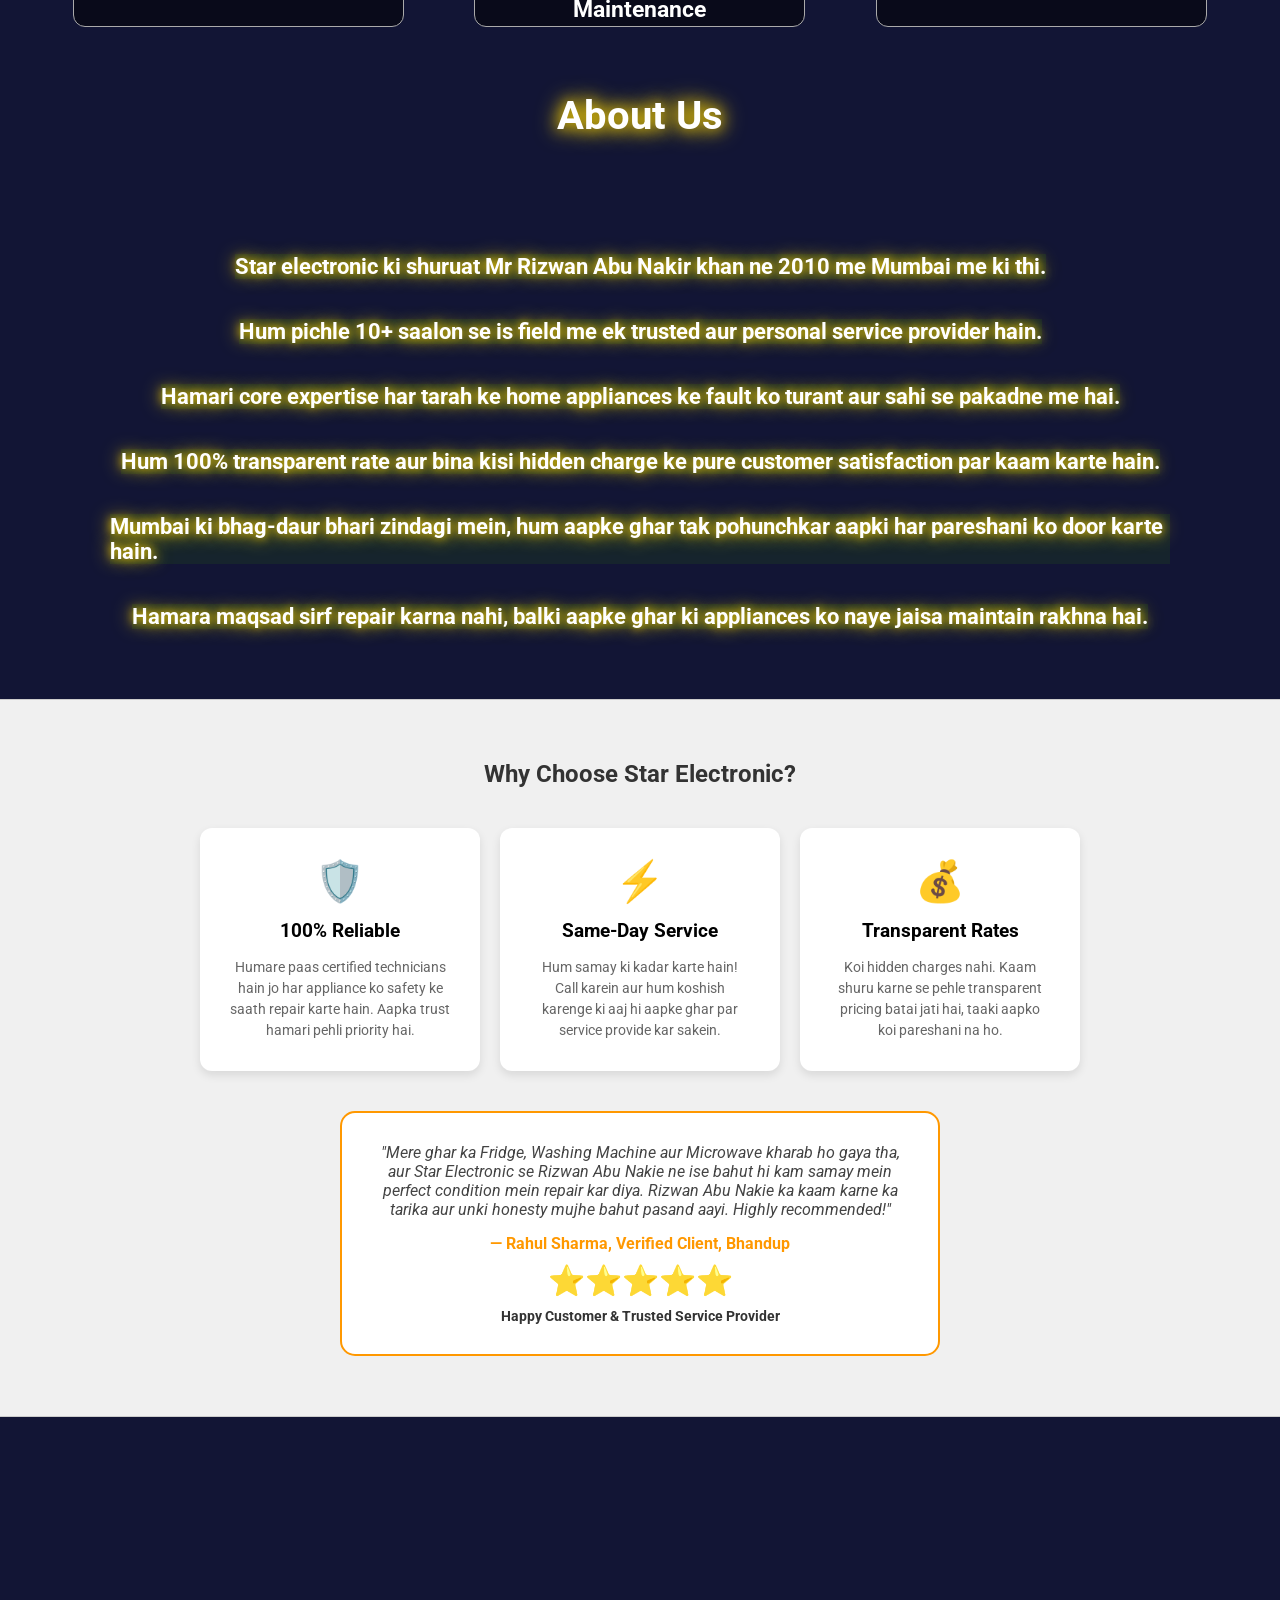
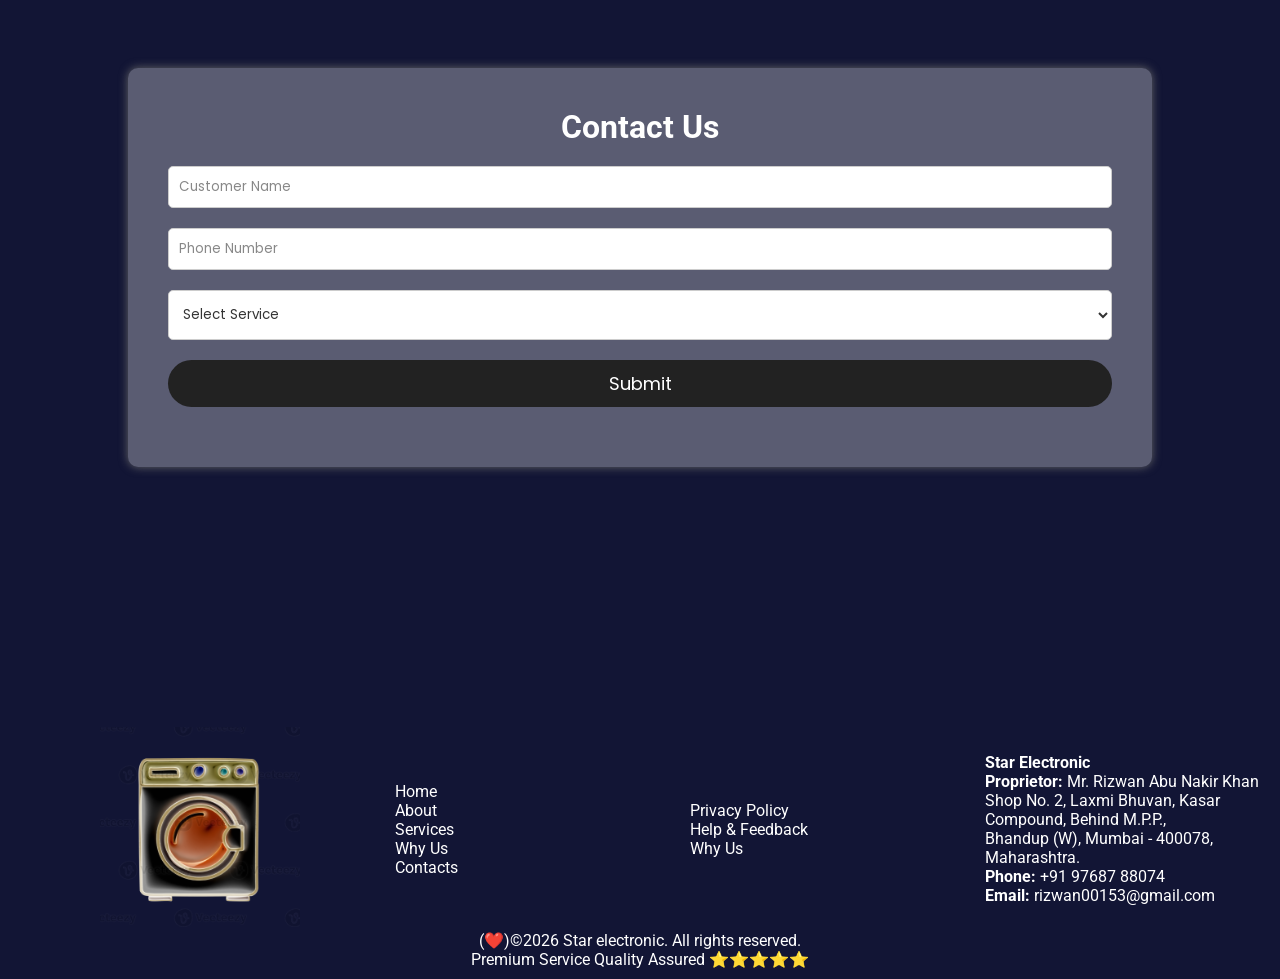
==== commit d64b82b5: "Add files via upload" ====
--- a/index.html
+++ b/index.html
@@ -50,7 +50,7 @@
 <nav id="home">
 
     <div class="t1">
-        <h4><a href="#">Star electronic</a></h4>
+        <h4><a href="#">Starelectronic</a></h4>
     </div>
     <div class="menu">
         <img src="./assets/menu.png" id="home-menu" onclick="showSideBar()" alt="">
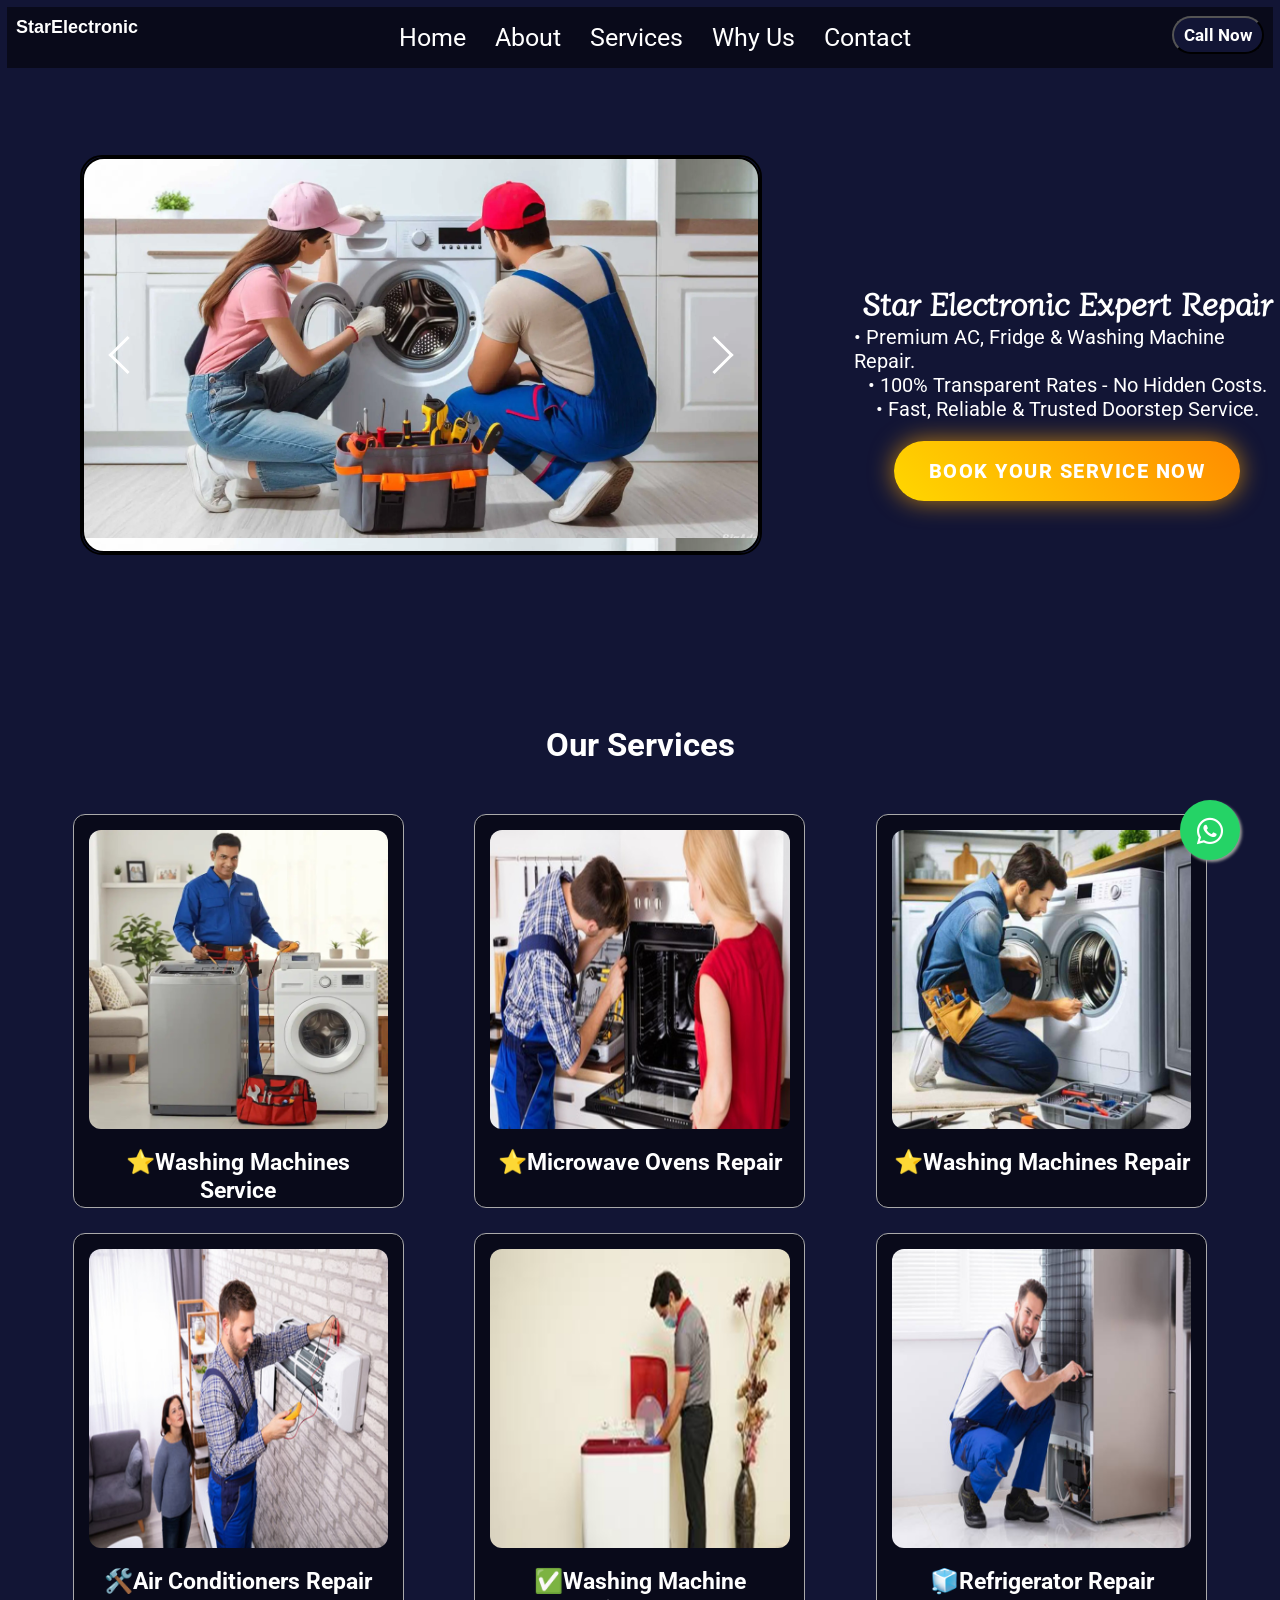
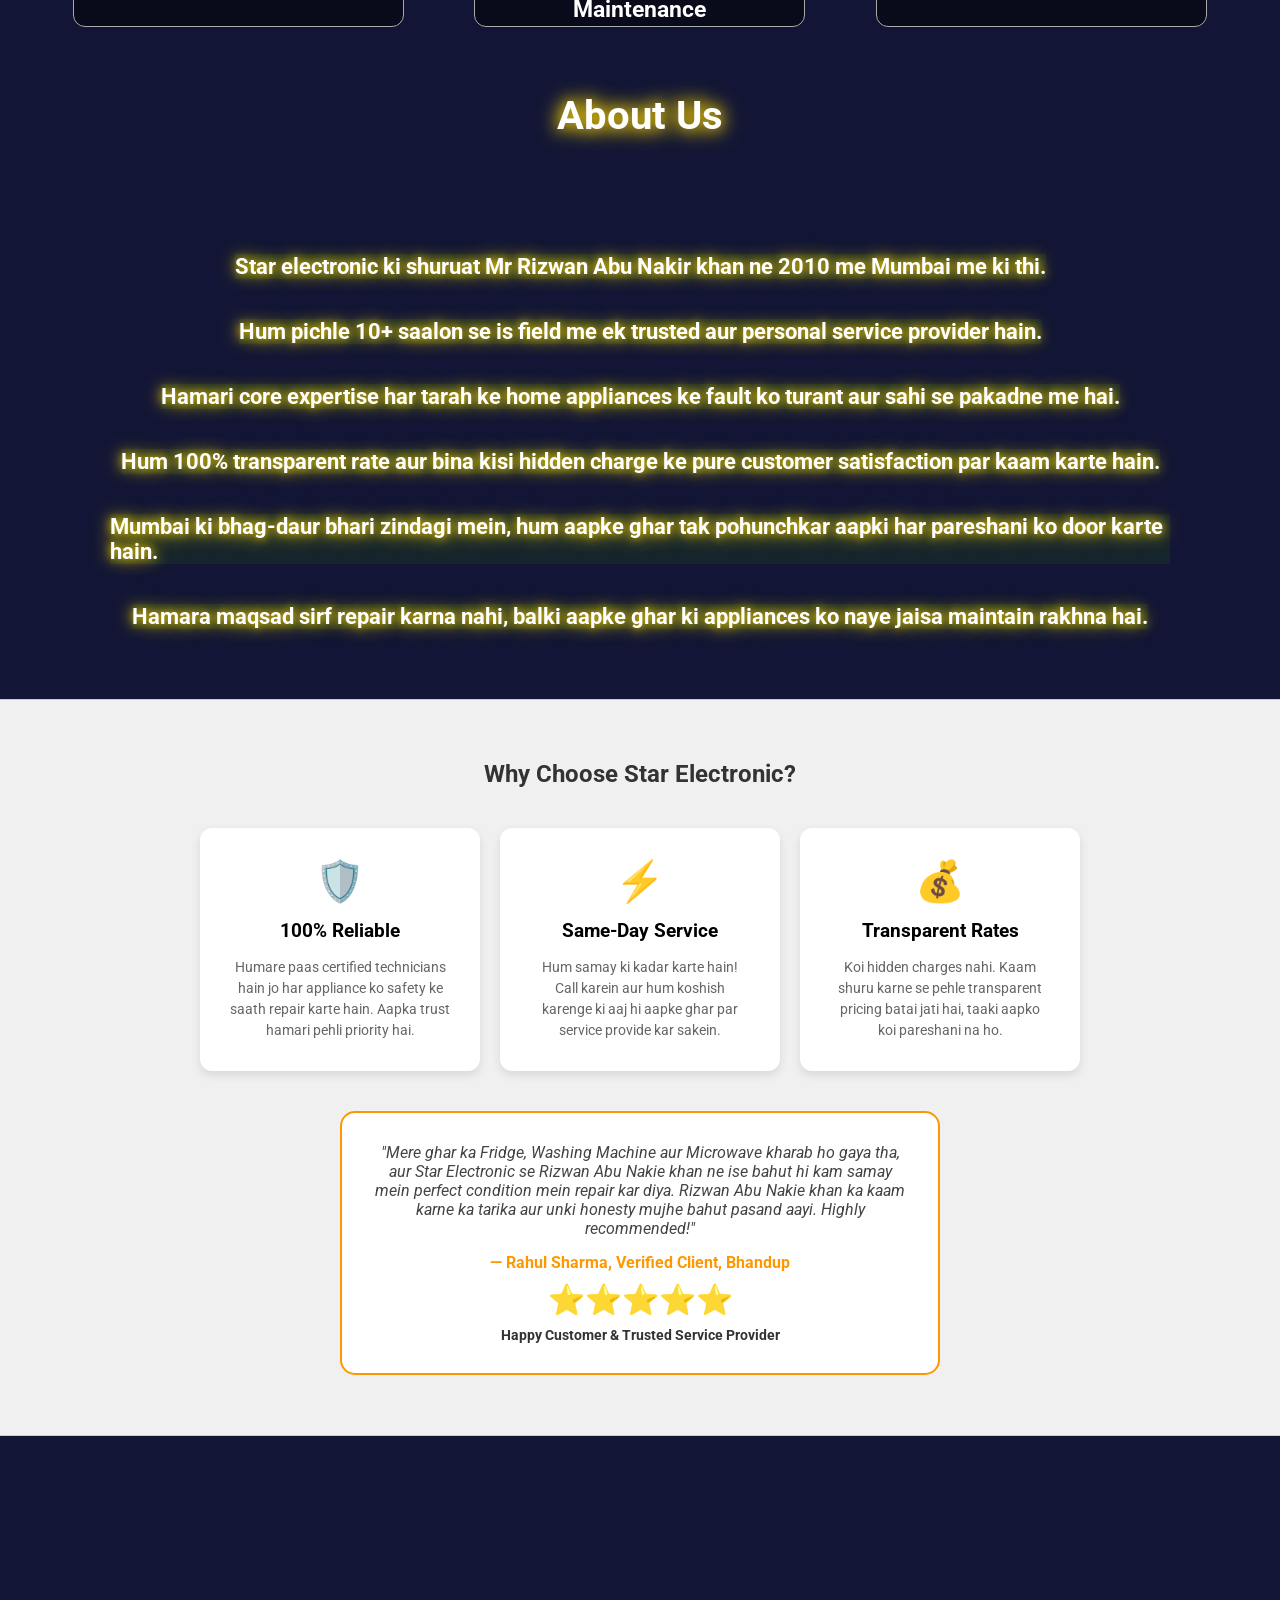
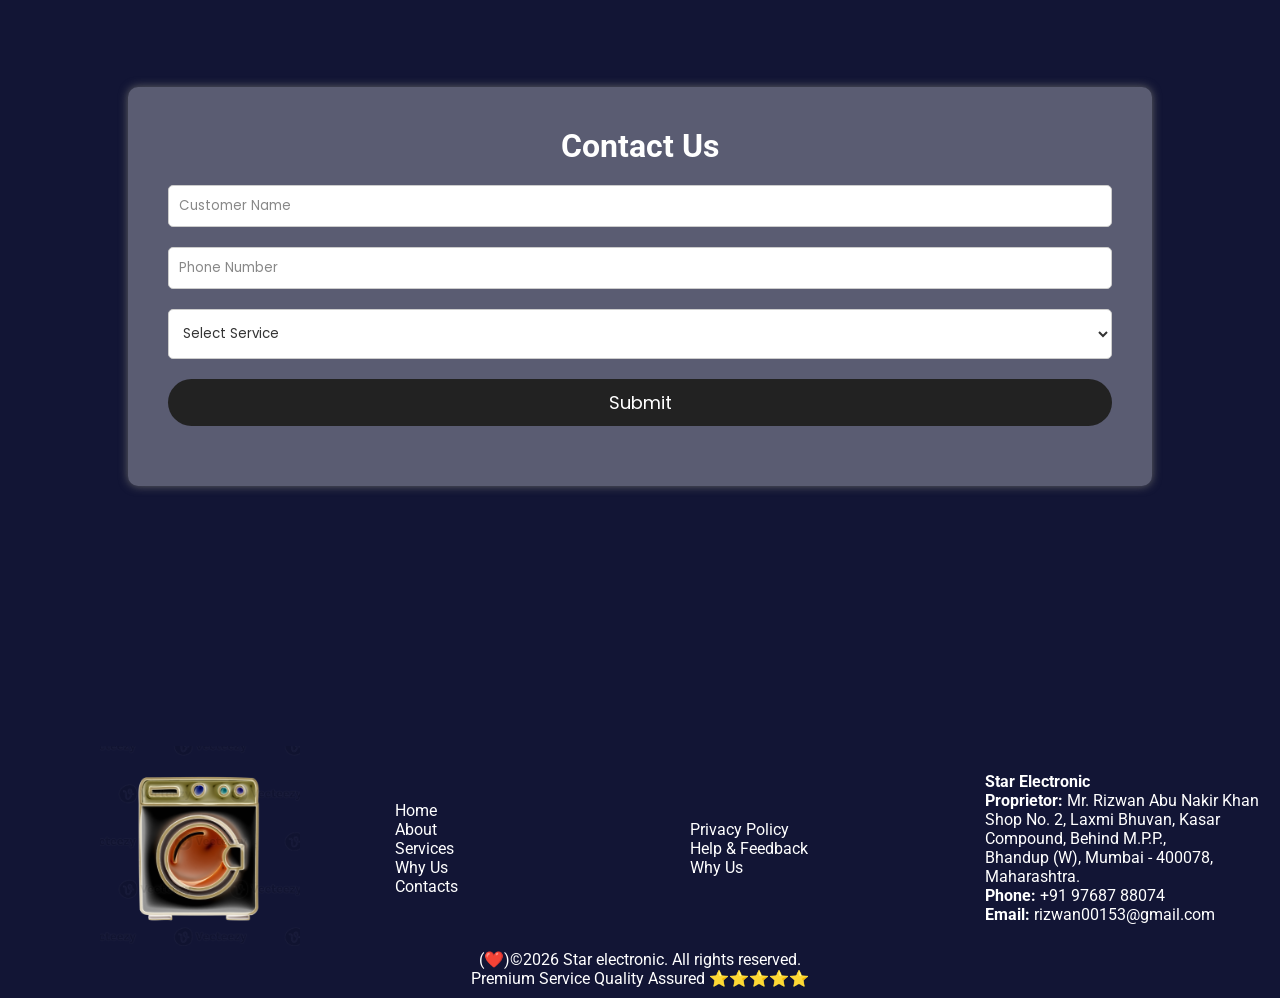
==== commit 3fc07b7c: "Add files via upload" ====
--- a/index.html
+++ b/index.html
@@ -50,7 +50,7 @@
 <nav id="home">
 
     <div class="t1">
-        <h4><a href="#">Starelectronic</a></h4>
+        <h4 style="font-size: 18px; margin: 0;"><a href="#" style="text-decoration:none; color:white; font-family:sans-serif;">StarElectronic</a></h4>
     </div>
     <div class="menu">
         <img src="./assets/menu.png" id="home-menu" onclick="showSideBar()" alt="">
@@ -261,7 +261,7 @@
 
     <div class="star-review-box" style="text-align: center;">
         <p style="color: #444 !important; font-style: italic; font-size: 16px; margin-bottom: 15px;">
-            "Mere ghar ka Fridge, Washing Machine aur Microwave kharab ho gaya tha, aur Star Electronic se  Rizwan Abu Nakie ne ise bahut hi kam samay mein perfect condition mein repair kar diya. Rizwan Abu Nakie ka kaam karne ka tarika aur unki honesty mujhe bahut pasand aayi. Highly recommended!"
+            "Mere ghar ka Fridge, Washing Machine aur Microwave kharab ho gaya tha, aur Star Electronic se  Rizwan Abu Nakie khan ne ise bahut hi kam samay mein perfect condition mein repair kar diya. Rizwan Abu Nakie khan ka kaam karne ka tarika aur unki honesty mujhe bahut pasand aayi. Highly recommended!"
         </p>
         <p style="color: #ff9800 !important; font-weight: bold; margin-bottom: 10px;">— Rahul Sharma, Verified Client, Bhandup</p>
         
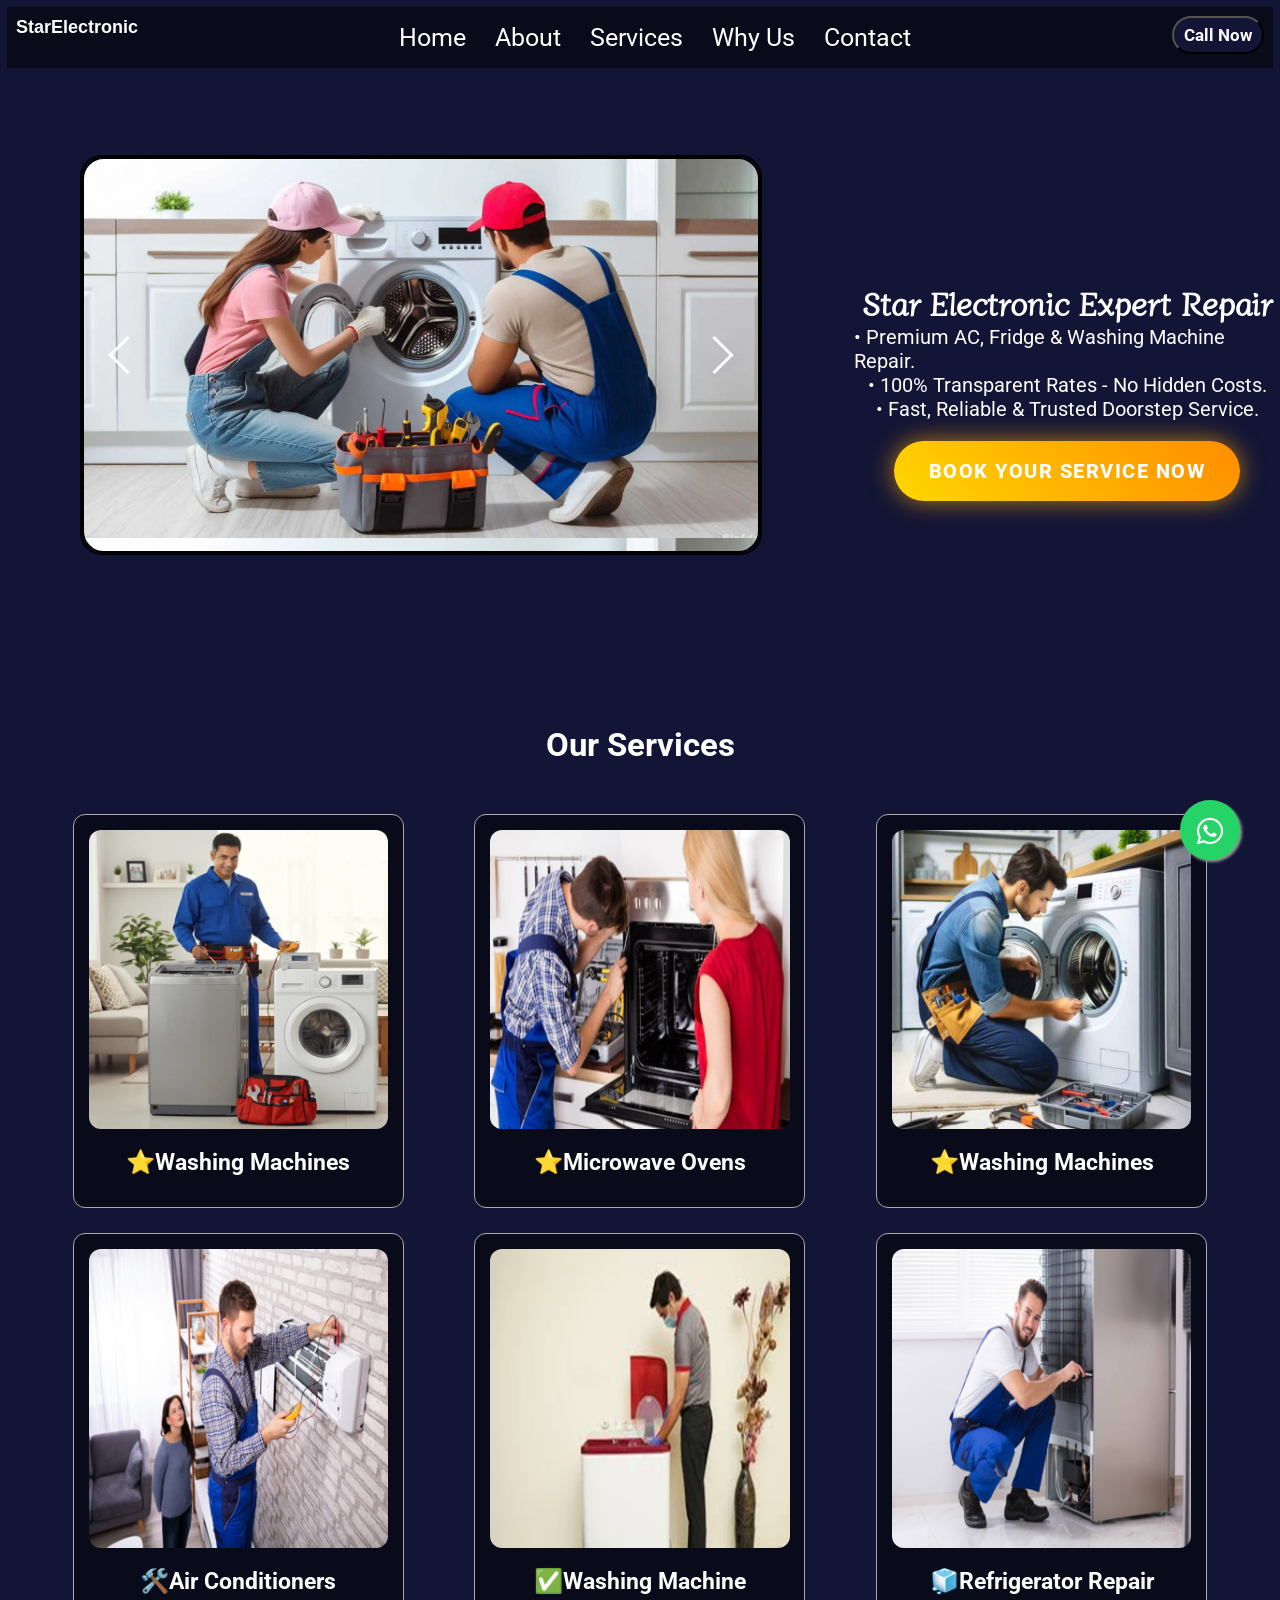
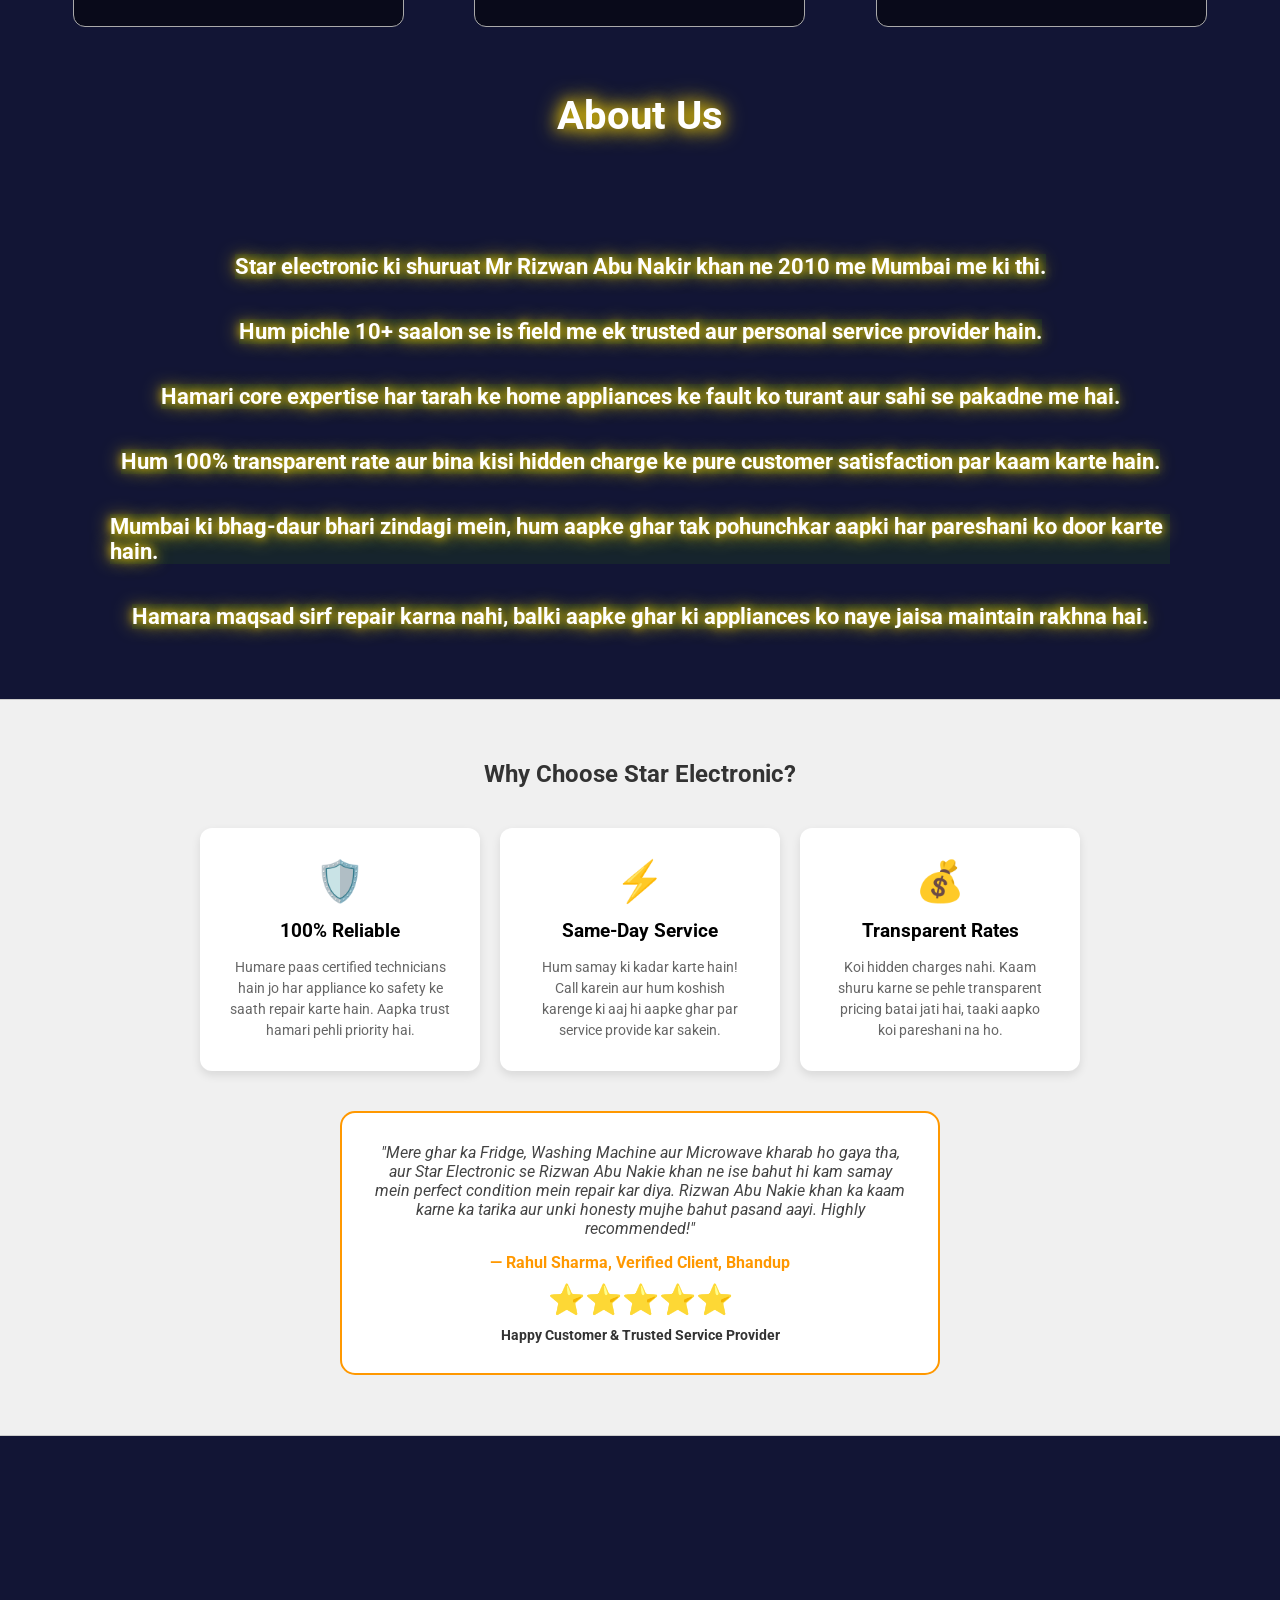
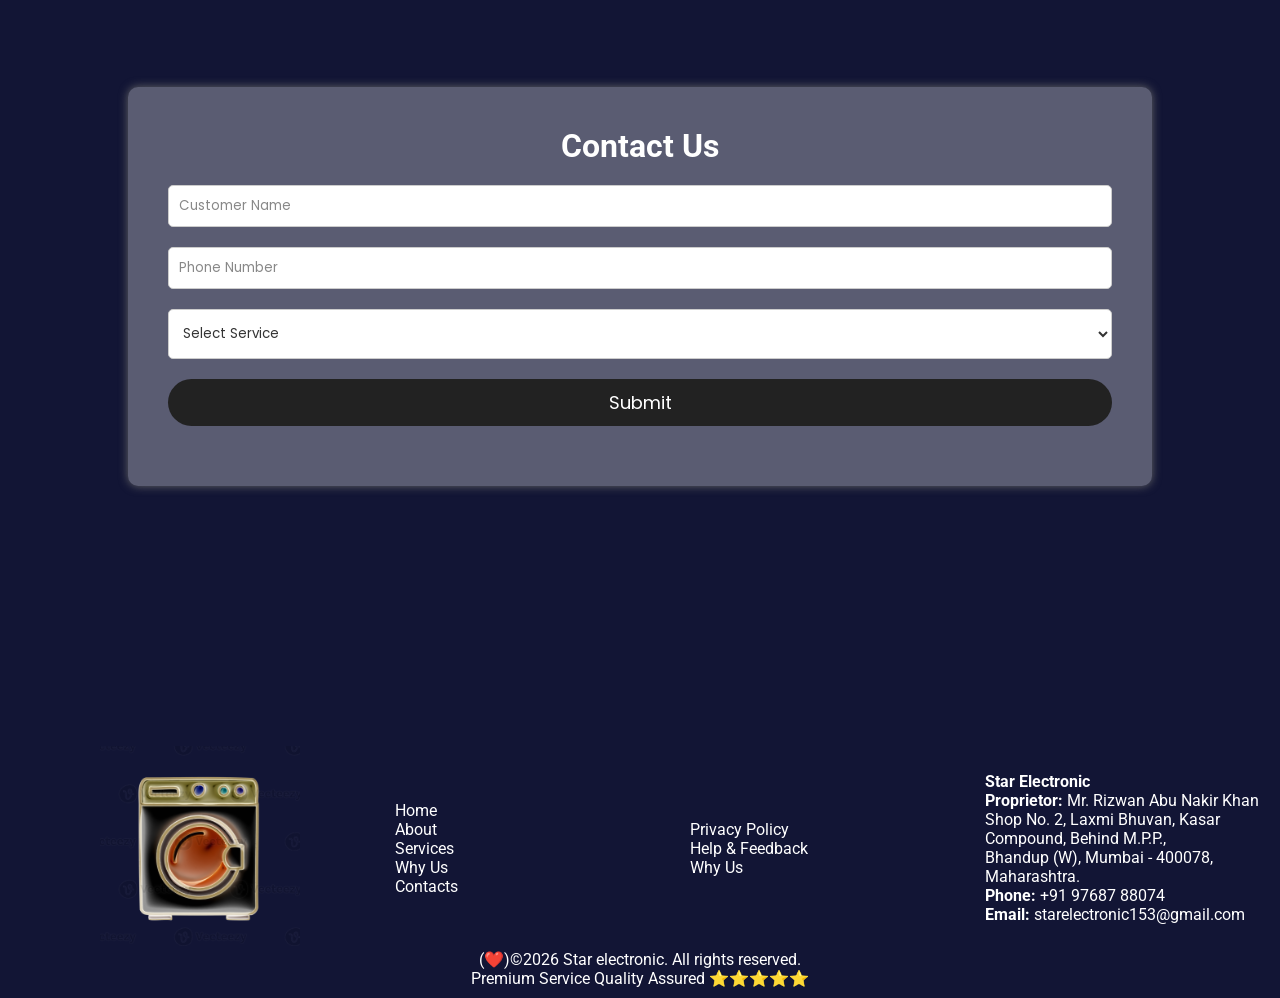
==== commit e19012f3: "Add files via upload" ====
--- a/index.html
+++ b/index.html
@@ -162,7 +162,7 @@
       <img src="./assets/wm.jpg" alt="Washing Machine Repair Service in Mumbai" />
     </div>
     <div class="title">
-      <h3>⭐Washing Machines Service</h3>
+      <h3>⭐Washing Machines</h3>
     </div>
     </a>
   </div>
@@ -172,7 +172,7 @@
       <img src="./assets/oven.jpg" alt="Microwave Oven Repair Expert" />
     </div>
     <div class="title">
-      <h3>⭐Microwave Ovens Repair</h3>
+      <h3>⭐Microwave Ovens</h3>
     </div>
     </a>
   </div>
@@ -182,7 +182,7 @@
       <img src="./assets/tv.jpg" alt="Star Electronic Washing Machine Repair" />
     </div>
     <div class="title">
-      <h3>⭐Washing Machines Repair</h3>
+      <h3>⭐Washing Machines</h3>
     </div>
     </a>
   </div>
@@ -192,7 +192,7 @@
       <img src="./assets/ac.jpg" alt="Professional Air Conditioner Repair Service" />
     </div>
     <div class="title">
-      <h3>🛠️Air Conditioners Repair</h3>
+      <h3>🛠️Air Conditioners</h3>
     </div>
     </a>
   </div>
@@ -202,7 +202,7 @@
       <img src="./assets/wm1.jpg" alt="Reliable Washing Machine Repair and Maintenance" />
     </div>
     <div class="title">
-      <h3>✅Washing Machine Maintenance </h3>
+      <h3>✅Washing Machine</h3>
     </div>
     </a>
   </div>
@@ -426,7 +426,7 @@
     <p>Shop No. 2, Laxmi Bhuvan, Kasar Compound, Behind M.P.P.,</p>
     <p>Bhandup (W), Mumbai - 400078, Maharashtra.</p>
 	 <p><strong>Phone:</strong> <a href="tel:+919768788074" style="color: #fff; text-decoration: none;">+91 97687 88074</a></p>  
-	 <p><strong>Email:</strong> <a href="mailto:rizwan00153@gmail.com" style="color: #fff; text-decoration: none;">rizwan00153@gmail.com</a></p>
+	 <p><strong>Email:</strong> <a href="mailto:rizwan00153@gmail.com" style="color: #fff; text-decoration: none;">starelectronic153@gmail.com</a></p>
 </div>
   </div>
 
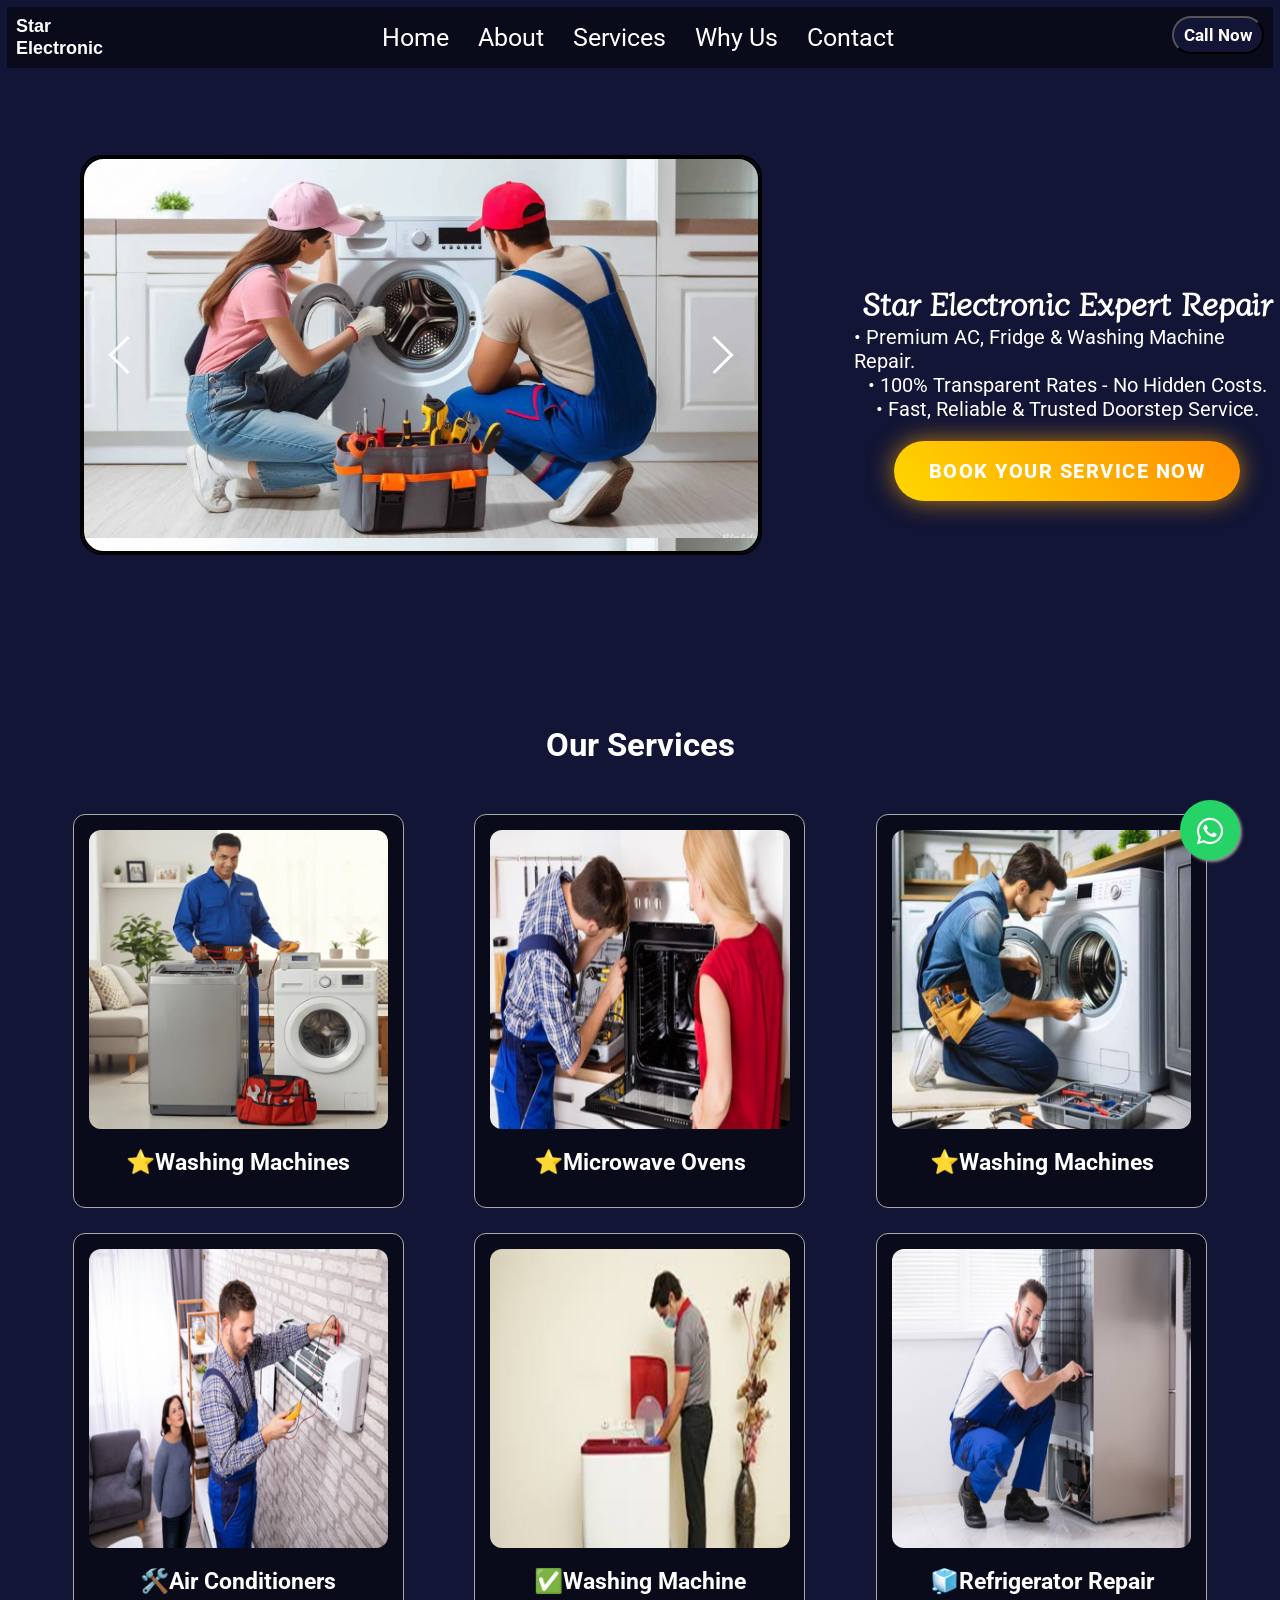
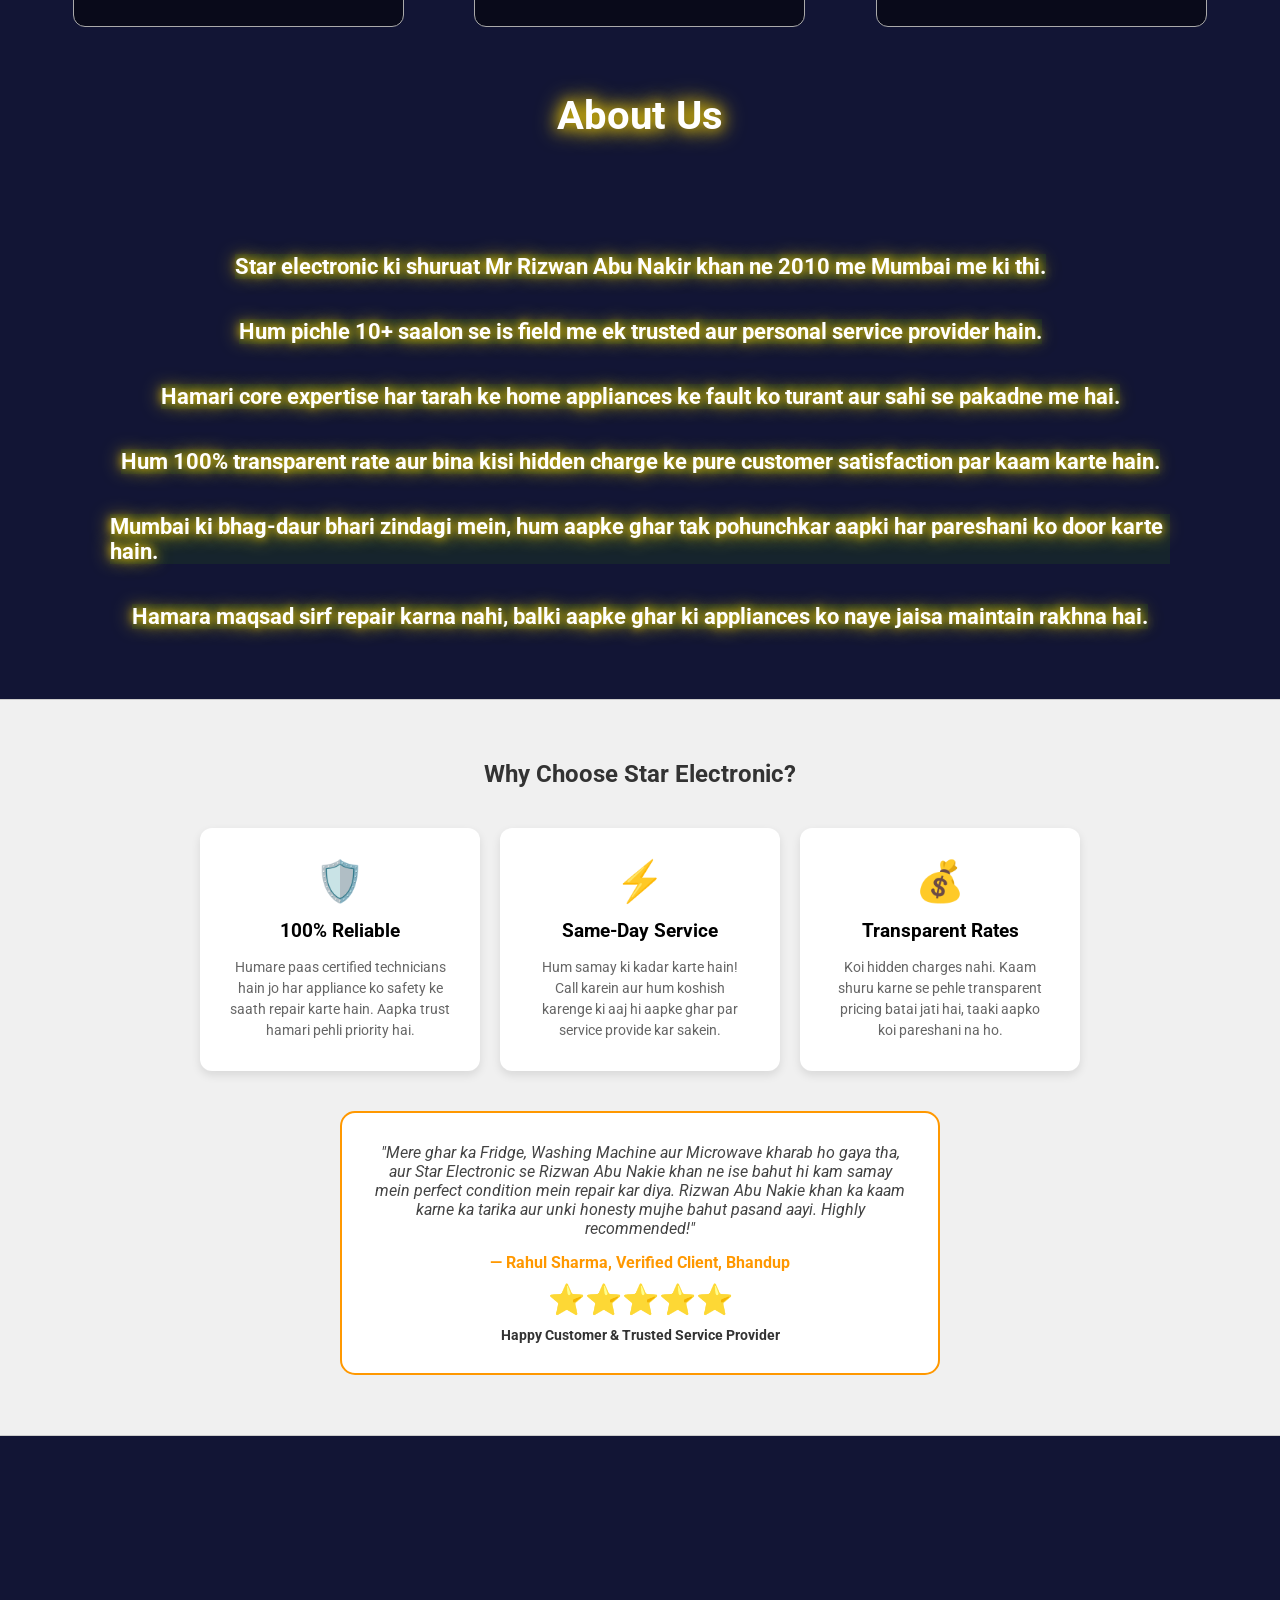
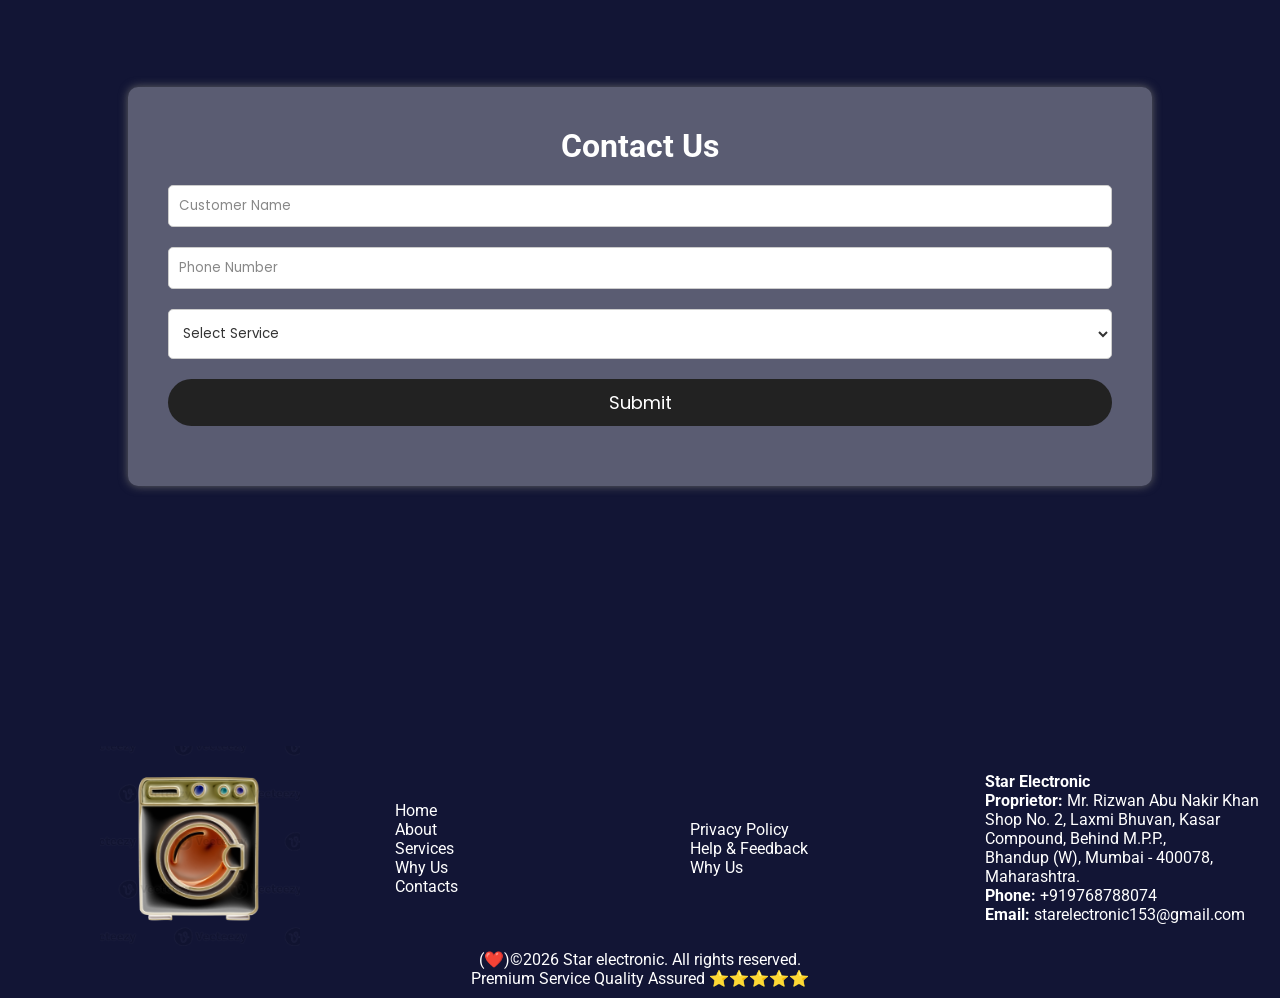
==== commit 457b8de5: "Add files via upload" ====
--- a/index.html
+++ b/index.html
@@ -6,6 +6,15 @@
     <title>Star Electronic | Expert Appliance Repair in Bhandup Andheri</title>
  <!--   <meta name="og:title" content="Star electronic">
     <meta name="og:title" content="Star electronic | Home Appliances repair">  -->
+	<!-- Google tag (gtag.js) -->
+<script async src="https://www.googletagmanager.com/gtag/js?id=AW-18247525750"></script>
+<script>
+  window.dataLayer = window.dataLayer || [];
+  function gtag(){dataLayer.push(arguments);}
+  gtag('js', new Date());
+
+  gtag('config', 'AW-18247525750');
+</script>
     <meta name="description" content="Star Electronic: Professional Home Appliance Repair in Bhandup, Andheri, Powai & Chandivali. Expert in AC, Fridge, Washing Machine & Microwave repair">
 	<meta name="keywords" content="Washing machine repair Bhandup, AC repair Andheri East, Appliance repair Powai, Hiranandani repair service, Chandivali fridge repair, Saki Naka AC service, MHADA home appliance repair, Star Electronic Mumbai">
     <link rel="stylesheet" href="style.css">
@@ -50,10 +59,13 @@
 <nav id="home">
 
     <div class="t1">
-        <h4 style="font-size: 18px; margin: 0;"><a href="#" style="text-decoration:none; color:white; font-family:sans-serif;">StarElectronic</a></h4>
+        <h4 style="font-size: 18px; margin: 0; line-height: 1.2;">
+    <a href="#" style="text-decoration:none; color:white; font-family:sans-serif; display: block;">Star</a>
+    <a href="#" style="text-decoration:none; color:white; font-family:sans-serif; display: block;">Electronic</a>
+</h4>
     </div>
     <div class="menu">
-        <img src="./assets/menu.png" id="home-menu" onclick="showSideBar()" alt="">
+        <span id="home-menu" onclick="showSideBar()" style="font-size: 30px; cursor: pointer; color: white;">&#9776;</span>
     </div>
 
     <div class="t2">
@@ -425,8 +437,8 @@
     <p><strong>Proprietor:</strong> Mr. Rizwan Abu Nakir Khan</p>
     <p>Shop No. 2, Laxmi Bhuvan, Kasar Compound, Behind M.P.P.,</p>
     <p>Bhandup (W), Mumbai - 400078, Maharashtra.</p>
-	 <p><strong>Phone:</strong> <a href="tel:+919768788074" style="color: #fff; text-decoration: none;">+91 97687 88074</a></p>  
-	 <p><strong>Email:</strong> <a href="mailto:rizwan00153@gmail.com" style="color: #fff; text-decoration: none;">starelectronic153@gmail.com</a></p>
+	 <p><strong>Phone:</strong> <a href="tel:+919768788074" style="color: #fff; text-decoration: none;">+919768788074</a></p>  
+	 <p><strong>Email:</strong> <a href="starelectronic153@gmail.com" style="color: #fff; text-decoration: none;">starelectronic153@gmail.com</a></p>
 </div>
   </div>
 
--- a/style.css
+++ b/style.css
@@ -471,7 +471,7 @@
   font-weight: 900;
 }
 
-@media only screen and (max-width: 620px){
+@media only screen and (max-width: 992px){
   .title h1{
     font-size: 30px;
   }
@@ -627,7 +627,7 @@
 }
 
 
-@media only screen and (max-width: 620px) {
+@media only screen and (max-width: 992px) {
   .contact-in {
       display: flex;
       flex-direction: column;
@@ -666,7 +666,7 @@
   }
 }
 
-@media only screen and (max-width: 620px) {
+@media only screen and (max-width: 992px) {
 
   .t1 h1 {
     display: none;
